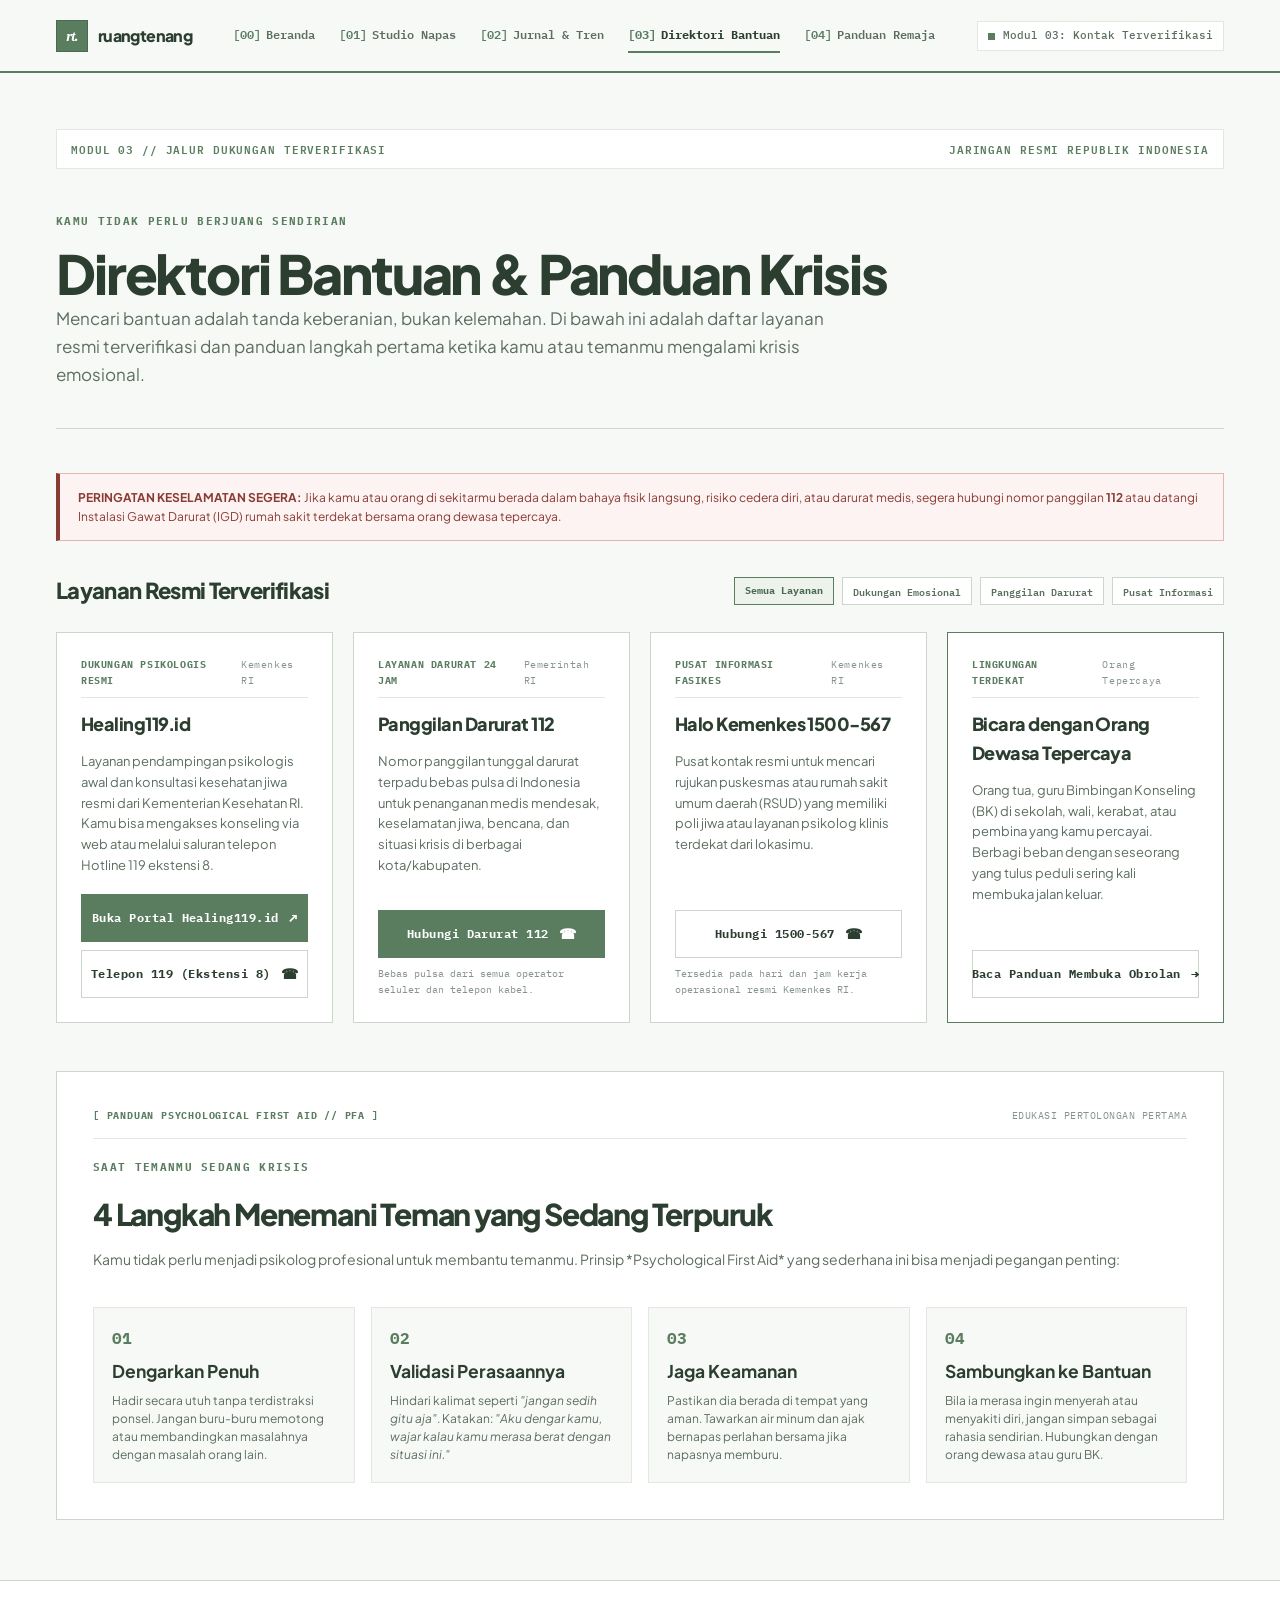
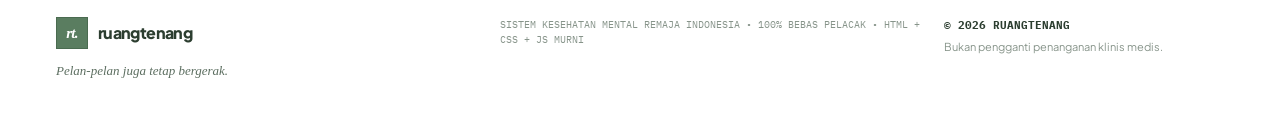
==== bantuan.html @ 3d448cc2 "Initial release: RuangTenang - Web platform for adolescent mental health" ====
<!doctype html>
<html lang="id">
<head>
  <meta charset="utf-8">
  <meta name="viewport" content="width=device-width, initial-scale=1">
  <meta name="theme-color" content="#f7f9f6">
  <meta name="description" content="Kontak bantuan darurat kesehatan mental remaja Indonesia: Healing119, 112, 1500-567, dan panduan pertolongan pertama psikologis.">
  <title>Bantuan & Kontak Darurat Kesehatan Mental — RuangTenang</title>
  <meta property="og:title" content="Bantuan & Kontak Darurat Kesehatan Mental — RuangTenang">
  <meta property="og:description" content="Direktori kontak bantuan kesehatan mental resmi Indonesia untuk remaja. Healing119, 112, Halo Kemenkes, dan panduan krisis PFA.">
  <meta property="og:type" content="website">
  <meta property="og:locale" content="id_ID">
  <meta property="og:site_name" content="RuangTenang">
  <meta name="twitter:card" content="summary">
  <meta name="twitter:title" content="Bantuan & Kontak Darurat Kesehatan Mental — RuangTenang">
  <meta name="twitter:description" content="Kontak bantuan darurat kesehatan mental resmi Indonesia untuk remaja dan panduan PFA.">
  <link rel="canonical" href="bantuan.html">
  <link rel="preconnect" href="https://fonts.googleapis.com">
  <link rel="preconnect" href="https://fonts.gstatic.com" crossorigin>
  <link href="https://fonts.googleapis.com/css2?family=IBM+Plex+Mono:wght@400;500;600;700&family=Plus+Jakarta+Sans:ital,wght@0,400;0,500;0,600;0,700;0,800;1,400;1,600&display=swap" rel="stylesheet">
  <link rel="stylesheet" href="./style.css?v=5.0">
  <link rel="icon" href="icon.svg" type="image/svg+xml">
  <link rel="manifest" href="manifest.json">
  <script src="./script.js?v=5.0" defer></script>
  <script type="application/ld+json">
  {
    "@context": "https://schema.org",
    "@type": "FAQPage",
    "name": "Bantuan Kesehatan Mental Remaja Indonesia",
    "inLanguage": "id",
    "mainEntity": [
      {
        "@type": "Question",
        "name": "Ke mana remaja bisa menghubungi bantuan kesehatan mental di Indonesia?",
        "acceptedAnswer": {
          "@type": "Answer",
          "text": "Remaja Indonesia dapat menghubungi Healing119.id dari Kemenkes RI untuk konseling psikologis awal, nomor darurat 112 untuk situasi krisis mendesak, atau Halo Kemenkes 1500-567 untuk mencari rujukan puskesmas atau RSUD dengan poli jiwa terdekat."
        }
      },
      {
        "@type": "Question",
        "name": "Apa yang harus dilakukan jika teman sedang dalam krisis mental?",
        "acceptedAnswer": {
          "@type": "Answer",
          "text": "Ikuti 4 langkah Psychological First Aid: dengarkan penuh tanpa memotong, validasi perasaannya tanpa menghakimi, pastikan dia berada di tempat yang aman, dan sambungkan ke bantuan profesional atau orang dewasa tepercaya seperti guru BK."
        }
      },
      {
        "@type": "Question",
        "name": "Apakah Healing119.id gratis?",
        "acceptedAnswer": {
          "@type": "Answer",
          "text": "Healing119.id adalah layanan pendampingan psikologis awal resmi dari Kementerian Kesehatan RI yang dapat diakses melalui portal web healing119.id atau melalui saluran telepon Hotline 119 ekstensi 8."
        }
      }
    ]
  }
  </script>
</head>
<body data-page="support">
  <a href="#konten" class="skip-link">Loncat ke konten utama</a>

  <header class="site-header">
    <div class="header-inner">
      <a class="brand" href="index.html" aria-label="RuangTenang, beranda utama">
        <span class="brand-mark" aria-hidden="true">rt.</span>
        <span class="brand-name">ruangtenang</span>
      </a>

      <nav class="main-nav" aria-label="Navigasi sistem">
        <a href="index.html" class="nav-link"><span class="nav-idx">[00]</span> Beranda</a>
        <a href="napas.html" class="nav-link"><span class="nav-idx">[01]</span> Studio Napas</a>
        <a href="jurnal.html" class="nav-link"><span class="nav-idx">[02]</span> Jurnal &amp; Tren</a>
        <a href="bantuan.html" class="nav-link active" aria-current="page"><span class="nav-idx">[03]</span> Direktori Bantuan</a>
        <a href="panduan.html" class="nav-link"><span class="nav-idx">[04]</span> Panduan Remaja</a>
      </nav>

      <div class="header-status">
        <span class="status-dot" aria-hidden="true"></span>
        <span class="status-label">Modul 03: Kontak Terverifikasi</span>
      </div>
    </div>
  </header>

  <main id="konten">
    <section class="page-intro">
      <div class="intro-topline">
        <span>MODUL 03 // JALUR DUKUNGAN TERVERIFIKASI</span>
        <span>JARINGAN RESMI REPUBLIK INDONESIA</span>
      </div>
      <p class="eyebrow">KAMU TIDAK PERLU BERJUANG SENDIRIAN</p>
      <h1 class="page-title">Direktori Bantuan &amp; Panduan Krisis</h1>
      <p class="page-desc">
        Mencari bantuan adalah tanda keberanian, bukan kelemahan. Di bawah ini adalah daftar layanan resmi terverifikasi dan panduan langkah pertama ketika kamu atau temanmu mengalami krisis emosional.
      </p>
    </section>

    <div class="support-alert" role="alert">
      <strong>PERINGATAN KESELAMATAN SEGERA:</strong> Jika kamu atau orang di sekitarmu berada dalam bahaya fisik langsung, risiko cedera diri, atau darurat medis, segera hubungi nomor panggilan <strong>112</strong> atau datangi Instalasi Gawat Darurat (IGD) rumah sakit terdekat bersama orang dewasa tepercaya.
    </div>

    <section class="support-directory-block" aria-labelledby="directory-title">
      <div class="directory-filter-bar">
        <h2 id="directory-title" class="sub-title">Layanan Resmi Terverifikasi</h2>
        <div class="filter-group" role="group" aria-label="Filter kategori layanan">
          <button class="filter-pill active" type="button" data-support-filter="all" aria-pressed="true">Semua Layanan</button>
          <button class="filter-pill" type="button" data-support-filter="psikologis" aria-pressed="false">Dukungan Emosional</button>
          <button class="filter-pill" type="button" data-support-filter="darurat" aria-pressed="false">Panggilan Darurat</button>
          <button class="filter-pill" type="button" data-support-filter="faskes" aria-pressed="false">Pusat Informasi</button>
        </div>
      </div>

      <div class="support-directory">
        <article class="support-card" data-category="psikologis">
          <div class="support-card-meta">
            <span class="support-type">DUKUNGAN PSIKOLOGIS RESMI</span>
            <span class="support-origin">Kemenkes RI</span>
          </div>
          <h3>Healing119.id</h3>
          <p>
            Layanan pendampingan psikologis awal dan konsultasi kesehatan jiwa resmi dari Kementerian Kesehatan RI. Kamu bisa mengakses konseling via web atau melalui saluran telepon Hotline 119 ekstensi 8.
          </p>
          <div class="support-actions">
            <a href="https://healing119.id/" target="_blank" rel="noopener noreferrer" class="btn btn-primary">
              <span>Buka Portal Healing119.id</span>
              <span class="btn-arrow" aria-hidden="true">&#8599;</span>
            </a>
            <a href="tel:119,8" class="btn btn-outline">
              <span>Telepon 119 (Ekstensi 8)</span>
              <span class="btn-arrow" aria-hidden="true">&phone;</span>
            </a>
          </div>
        </article>

        <article class="support-card" data-category="darurat">
          <div class="support-card-meta">
            <span class="support-type">LAYANAN DARURAT 24 JAM</span>
            <span class="support-origin">Pemerintah RI</span>
          </div>
          <h3>Panggilan Darurat 112</h3>
          <p>
            Nomor panggilan tunggal darurat terpadu bebas pulsa di Indonesia untuk penanganan medis mendesak, keselamatan jiwa, bencana, dan situasi krisis di berbagai kota/kabupaten.
          </p>
          <div class="support-actions">
            <a href="tel:112" class="btn btn-primary">
              <span>Hubungi Darurat 112</span>
              <span class="btn-arrow" aria-hidden="true">&phone;</span>
            </a>
            <span class="card-note">Bebas pulsa dari semua operator seluler dan telepon kabel.</span>
          </div>
        </article>

        <article class="support-card" data-category="faskes">
          <div class="support-card-meta">
            <span class="support-type">PUSAT INFORMASI FASIKES</span>
            <span class="support-origin">Kemenkes RI</span>
          </div>
          <h3>Halo Kemenkes 1500-567</h3>
          <p>
            Pusat kontak resmi untuk mencari rujukan puskesmas atau rumah sakit umum daerah (RSUD) yang memiliki poli jiwa atau layanan psikolog klinis terdekat dari lokasimu.
          </p>
          <div class="support-actions">
            <a href="tel:1500567" class="btn btn-outline">
              <span>Hubungi 1500-567</span>
              <span class="btn-arrow" aria-hidden="true">&phone;</span>
            </a>
            <span class="card-note">Tersedia pada hari dan jam kerja operasional resmi Kemenkes RI.</span>
          </div>
        </article>

        <article class="support-card support-card-warm" data-category="psikologis">
          <div class="support-card-meta">
            <span class="support-type">LINGKUNGAN TERDEKAT</span>
            <span class="support-origin">Orang Tepercaya</span>
          </div>
          <h3>Bicara dengan Orang Dewasa Tepercaya</h3>
          <p>
            Orang tua, guru Bimbingan Konseling (BK) di sekolah, wali, kerabat, atau pembina yang kamu percayai. Berbagi beban dengan seseorang yang tulus peduli sering kali membuka jalan keluar.
          </p>
          <div class="support-actions">
            <a href="panduan.html#bicara" class="btn btn-secondary">
              <span>Baca Panduan Membuka Obrolan</span>
              <span class="btn-arrow" aria-hidden="true">&rarr;</span>
            </a>
          </div>
        </article>
      </div>
    </section>

    <section class="pfa-section" aria-labelledby="pfa-title">
      <div class="panel pfa-panel">
        <div class="panel-topline">
          <span class="panel-tag">[ PANDUAN PSYCHOLOGICAL FIRST AID // PFA ]</span>
          <span class="panel-spec">EDUKASI PERTOLONGAN PERTAMA</span>
        </div>
        <div class="panel-header">
          <div>
            <p class="eyebrow">SAAT TEMANMU SEDANG KRISIS</p>
            <h2 id="pfa-title">4 Langkah Menemani Teman yang Sedang Terpuruk</h2>
          </div>
        </div>
        <p class="panel-desc">
          Kamu tidak perlu menjadi psikolog profesional untuk membantu temanmu. Prinsip *Psychological First Aid* yang sederhana ini bisa menjadi pegangan penting:
        </p>

        <div class="pfa-grid">
          <div class="pfa-step-card">
            <span class="pfa-step-num">01</span>
            <h3>Dengarkan Penuh</h3>
            <p>Hadir secara utuh tanpa terdistraksi ponsel. Jangan buru-buru memotong atau membandingkan masalahnya dengan masalah orang lain.</p>
          </div>
          <div class="pfa-step-card">
            <span class="pfa-step-num">02</span>
            <h3>Validasi Perasaannya</h3>
            <p>Hindari kalimat seperti <em>"jangan sedih gitu aja"</em>. Katakan: <em>"Aku dengar kamu, wajar kalau kamu merasa berat dengan situasi ini."</em></p>
          </div>
          <div class="pfa-step-card">
            <span class="pfa-step-num">03</span>
            <h3>Jaga Keamanan</h3>
            <p>Pastikan dia berada di tempat yang aman. Tawarkan air minum dan ajak bernapas perlahan bersama jika napasnya memburu.</p>
          </div>
          <div class="pfa-step-card">
            <span class="pfa-step-num">04</span>
            <h3>Sambungkan ke Bantuan</h3>
            <p>Bila ia merasa ingin menyerah atau menyakiti diri, jangan simpan sebagai rahasia sendirian. Hubungkan dengan orang dewasa atau guru BK.</p>
          </div>
        </div>
      </div>
    </section>
  </main>

  <footer class="site-footer">
    <div class="footer-inner">
      <div class="footer-brand-wrap">
        <a class="brand footer-brand" href="index.html" aria-label="RuangTenang">
          <span class="brand-mark" aria-hidden="true">rt.</span>
          <span class="brand-name">ruangtenang</span>
        </a>
        <p class="footer-tagline">Pelan-pelan juga tetap bergerak.</p>
      </div>

      <div class="footer-info">
        <span>SISTEM KESEHATAN MENTAL REMAJA INDONESIA &bull; 100% BEBAS PELACAK &bull; HTML + CSS + JS MURNI</span>
      </div>

      <div class="footer-meta">
        <span class="footer-copy">&copy; 2026 RUANGTENANG</span>
        <span class="footer-note">Bukan pengganti penanganan klinis medis.</span>
      </div>
    </div>
  </footer>
</body>
</html>
---- style.css ----
@import url('https://fonts.googleapis.com/css2?family=IBM+Plex+Mono:wght@400;500;600;700&family=Plus+Jakarta+Sans:ital,wght@0,400;0,500;0,600;0,700;0,800;1,400;1,600&display=swap');

:root {
  color-scheme: light;
  --page: #F7F9F6;
  --surface: #FFFFFF;
  --surface-alt: #F2F5F0;
  --line: #E2E8DF;
  --line-strong: #CCD6CA;
  --line-dark: #2C3E30;
  --sage: #5A7D60;
  --sage-hover: #4A6B50;
  --sage-pale: #EDF2EB;
  --ink: #2C3E30;
  --muted: #5C6E60;
  --quiet: #87948A;
  --danger: #8A3B33;
  --danger-pale: #FDF3F2;
  --danger-line: #E8B4AF;
  --font-sans: 'Plus Jakarta Sans', -apple-system, BlinkMacSystemFont, 'Segoe UI', Roboto, sans-serif;
  --font-mono: 'IBM Plex Mono', 'SF Mono', Consolas, Menlo, monospace;
  --font-serif: Georgia, 'Times New Roman', serif;
}

*,
*::before,
*::after {
  box-sizing: border-box;
  margin: 0;
  padding: 0;
}

html {
  scroll-behavior: smooth;
  scroll-padding-top: 80px;
  background-color: var(--page);
}

body {
  background-color: var(--page);
  color: var(--ink);
  font-family: var(--font-sans);
  font-size: 15px;
  line-height: 1.6;
  -webkit-font-smoothing: antialiased;
}

a {
  color: inherit;
  text-decoration: none;
}

button,
input,
textarea {
  font: inherit;
  color: inherit;
}

button:focus-visible,
a:focus-visible,
textarea:focus-visible,
input:focus-visible {
  outline: 2px solid var(--sage);
  outline-offset: 2px;
}

.skip-link {
  position: absolute;
  top: -999px;
  left: 16px;
  z-index: 1000;
  padding: 10px 16px;
  background: var(--ink);
  color: var(--surface);
  font-family: var(--font-mono);
  font-size: 12px;
  font-weight: 700;
}

.skip-link:focus {
  top: 16px;
}

.sr-only {
  position: absolute;
  width: 1px;
  height: 1px;
  padding: 0;
  margin: -1px;
  overflow: hidden;
  clip: rect(0, 0, 0, 0);
  white-space: nowrap;
  border: 0;
}

.site-header {
  position: sticky;
  top: 0;
  z-index: 100;
  background: var(--page);
  border-bottom: 1px solid var(--line);
}

.header-inner {
  max-width: 1240px;
  margin: 0 auto;
  min-height: 72px;
  padding: 0 clamp(16px, 4vw, 36px);
  display: flex;
  align-items: center;
  justify-content: space-between;
  gap: 20px;
}

.brand {
  display: inline-flex;
  align-items: center;
  gap: 10px;
  white-space: nowrap;
}

.brand-mark {
  display: grid;
  place-items: center;
  width: 32px;
  height: 32px;
  background: var(--sage);
  color: var(--surface);
  font-family: var(--font-serif);
  font-size: 15px;
  font-style: italic;
  font-weight: 700;
  letter-spacing: -0.05em;
  border: 1px solid var(--sage-hover);
}

.brand-name {
  font-family: var(--font-sans);
  font-size: 16px;
  font-weight: 800;
  letter-spacing: -0.04em;
  color: var(--ink);
}

.main-nav {
  display: flex;
  align-items: center;
  gap: clamp(10px, 2vw, 24px);
}

.nav-link {
  display: inline-flex;
  align-items: center;
  gap: 5px;
  font-family: var(--font-mono);
  font-size: 12px;
  font-weight: 600;
  color: var(--muted);
  padding: 6px 0;
  border-bottom: 2px solid transparent;
  transition: color 0.15s ease, border-bottom-color 0.15s ease;
}

.nav-idx {
  color: var(--sage);
}

.nav-link:hover {
  color: var(--ink);
  border-bottom-color: var(--sage);
}

.nav-link.active {
  color: var(--ink);
  border-bottom-color: var(--sage);
  font-weight: 700;
}

.header-status {
  display: inline-flex;
  align-items: center;
  gap: 8px;
  font-family: var(--font-mono);
  font-size: 11px;
  color: var(--muted);
  padding: 5px 10px;
  border: 1px solid var(--line);
  background: var(--surface);
}

.status-label {
  color: var(--muted);
  font-size: 11px;
  font-weight: 500;
}

.status-dot {
  width: 7px;
  height: 7px;
  background: var(--sage);
  display: inline-block;
}

main {
  max-width: 1240px;
  margin: 0 auto;
  padding: 0 clamp(16px, 4vw, 36px);
}

.intro {
  padding-top: clamp(32px, 5vw, 64px);
  padding-bottom: clamp(40px, 6vw, 68px);
  border-bottom: 1px solid var(--line-strong);
}

.intro-topline {
  display: flex;
  flex-wrap: wrap;
  align-items: center;
  justify-content: space-between;
  gap: 12px;
  padding: 10px 14px;
  background: var(--surface);
  border: 1px solid var(--line);
  font-family: var(--font-mono);
  font-size: 11px;
  font-weight: 600;
  letter-spacing: 0.08em;
  color: var(--sage);
  margin-bottom: clamp(28px, 4vw, 44px);
}

.intro-content {
  display: grid;
  grid-template-columns: minmax(0, 1.35fr) minmax(300px, 1fr);
  gap: clamp(28px, 5vw, 64px);
  align-items: end;
}

.eyebrow {
  font-family: var(--font-mono);
  font-size: 11px;
  font-weight: 700;
  letter-spacing: 0.12em;
  color: var(--sage);
  margin-bottom: 14px;
}

.intro-headline h1 {
  font-family: var(--font-sans);
  font-size: clamp(38px, 6.5vw, 76px);
  font-weight: 800;
  line-height: 1.04;
  letter-spacing: -0.05em;
  color: var(--ink);
}

.intro-headline h1 em {
  font-family: var(--font-serif);
  font-style: italic;
  font-weight: 400;
  color: var(--sage);
}

.intro-side {
  display: flex;
  flex-direction: column;
}

.intro-lead {
  font-size: clamp(15px, 1.5vw, 18px);
  line-height: 1.65;
  color: var(--muted);
  max-width: 48ch;
  margin-bottom: 28px;
}

.intro-actions {
  display: flex;
  flex-wrap: wrap;
  gap: 12px;
}

.page-intro {
  padding-top: clamp(32px, 5vw, 56px);
  padding-bottom: clamp(24px, 4vw, 40px);
  border-bottom: 1px solid var(--line-strong);
  margin-bottom: clamp(28px, 4vw, 44px);
}

.page-header-wrap {
  display: flex;
  flex-wrap: wrap;
  align-items: flex-end;
  justify-content: space-between;
  gap: 16px;
  margin-bottom: 16px;
}

.audio-toggle-wrap,
.pin-controls-wrap {
  display: flex;
  align-items: center;
}

.page-title {
  font-family: var(--font-sans);
  font-size: clamp(32px, 5vw, 54px);
  font-weight: 800;
  letter-spacing: -0.04em;
  color: var(--ink);
  line-height: 1.1;
}

.page-desc {
  font-size: clamp(15px, 1.4vw, 17px);
  color: var(--muted);
  max-width: 65ch;
  line-height: 1.65;
}

.btn {
  display: inline-flex;
  min-height: 48px;
  align-items: center;
  justify-content: center;
  gap: 10px;
  padding: 0 20px;
  border: 1px solid transparent;
  cursor: pointer;
  font-family: var(--font-mono);
  font-size: 12px;
  font-weight: 700;
  letter-spacing: 0.04em;
  text-decoration: none;
  white-space: nowrap;
  transition: background-color 0.15s ease, border-color 0.15s ease, color 0.15s ease, transform 0.08s ease;
}

.btn:active:not(:disabled) {
  transform: translate(1px, 1px);
}

.btn:disabled {
  opacity: 0.45;
  cursor: not-allowed;
}

.btn-primary {
  background: var(--sage);
  color: var(--surface);
  border-color: var(--sage);
}

.btn-primary:hover:not(:disabled) {
  background: var(--sage-hover);
  border-color: var(--sage-hover);
}

.btn-secondary {
  background: var(--surface);
  color: var(--ink);
  border-color: var(--line-strong);
}

.btn-secondary:hover:not(:disabled) {
  background: var(--sage-pale);
  border-color: var(--sage);
  color: var(--sage-hover);
}

.btn-outline {
  background: transparent;
  color: var(--ink);
  border-color: var(--line-strong);
}

.btn-outline:hover:not(:disabled) {
  background: var(--surface);
  border-color: var(--ink);
}

.btn-small {
  min-height: 38px;
  padding: 0 14px;
  font-size: 11px;
}

.btn-arrow {
  font-family: var(--font-mono);
  font-size: 14px;
  line-height: 1;
}

.dashboard-section {
  padding: clamp(40px, 6vw, 72px) 0;
  border-bottom: 1px solid var(--line-strong);
}

.section-topline {
  display: flex;
  align-items: center;
  justify-content: space-between;
  gap: 12px;
  margin-bottom: 14px;
}

.section-title {
  font-family: var(--font-sans);
  font-size: clamp(24px, 3.2vw, 36px);
  font-weight: 800;
  letter-spacing: -0.04em;
  color: var(--ink);
  margin-bottom: 32px;
}

.module-cards-grid {
  display: grid;
  grid-template-columns: repeat(auto-fit, minmax(260px, 1fr));
  gap: 20px;
}

.module-card {
  background: var(--surface);
  border: 1px solid var(--line-strong);
  padding: 26px;
  display: flex;
  flex-direction: column;
  gap: 14px;
  transition: border-color 0.15s ease;
}

.module-card:hover {
  border-color: var(--sage);
}

.card-topline {
  display: flex;
  align-items: center;
  justify-content: space-between;
  border-bottom: 1px solid var(--line);
  padding-bottom: 10px;
}

.card-num {
  font-family: var(--font-mono);
  font-size: 18px;
  font-weight: 700;
  color: var(--line-strong);
}

.card-badge {
  font-family: var(--font-mono);
  font-size: 9px;
  font-weight: 700;
  padding: 2px 7px;
  background: var(--sage-pale);
  color: var(--sage-hover);
  border: 1px solid var(--line-strong);
}

.module-card h3 {
  font-family: var(--font-sans);
  font-size: 19px;
  font-weight: 800;
  letter-spacing: -0.03em;
  color: var(--ink);
}

.module-card p {
  font-size: 13px;
  color: var(--muted);
  line-height: 1.6;
  flex-grow: 1;
}

.card-footer {
  margin-top: 6px;
}

.quick-pulse-section {
  padding: clamp(36px, 5vw, 68px) 0;
  border-bottom: 1px solid var(--line-strong);
}

.quick-pulse-panel {
  background: var(--surface);
}

.home-quick-mood {
  margin: 18px 0;
}

.quick-mood-btn {
  background: var(--page);
}

.quick-pulse-feedback {
  min-height: 24px;
  font-family: var(--font-mono);
  font-size: 11px;
  color: var(--sage-hover);
  margin-bottom: 16px;
}

.quick-pulse-footer {
  display: flex;
  flex-wrap: wrap;
  align-items: center;
  justify-content: space-between;
  gap: 16px;
  padding-top: 18px;
  border-top: 1px solid var(--line);
}

.pulse-note {
  font-size: 12px;
  color: var(--quiet);
}

.panel {
  background: var(--surface);
  border: 1px solid var(--line-strong);
  padding: clamp(20px, 3.5vw, 36px);
  display: flex;
  flex-direction: column;
}

.breathing-workbench-panel,
.analytics-panel,
.vault-panel,
.pfa-panel {
  border-color: var(--line-strong);
}

.panel-topline {
  display: flex;
  align-items: center;
  justify-content: space-between;
  gap: 12px;
  padding-bottom: 14px;
  border-bottom: 1px solid var(--line);
  font-family: var(--font-mono);
  font-size: 10px;
  letter-spacing: 0.08em;
  color: var(--quiet);
  margin-bottom: 20px;
}

.panel-tag {
  color: var(--sage);
  font-weight: 700;
}

.panel-spec {
  color: var(--quiet);
  font-size: 10px;
  letter-spacing: 0.05em;
}

.panel-header {
  display: flex;
  align-items: flex-start;
  justify-content: space-between;
  gap: 16px;
  margin-bottom: 10px;
}

.panel-header h2 {
  font-family: var(--font-sans);
  font-size: clamp(22px, 2.8vw, 30px);
  font-weight: 800;
  letter-spacing: -0.04em;
  color: var(--ink);
}

.panel-desc {
  font-size: 14px;
  color: var(--muted);
  line-height: 1.6;
  margin-bottom: 20px;
}

.technique-picker {
  display: grid;
  grid-template-columns: repeat(3, 1fr);
  gap: 1px;
  background: var(--line-strong);
  border: 1px solid var(--line-strong);
  margin-bottom: 28px;
}

.technique-tab {
  background: var(--surface);
  padding: 16px 14px;
  border: 0;
  cursor: pointer;
  display: flex;
  flex-direction: column;
  gap: 4px;
  text-align: left;
  transition: background-color 0.15s ease;
}

.technique-tab:hover {
  background: var(--page);
}

.technique-tab.active {
  background: var(--sage-pale);
  outline: 2px solid var(--sage);
  outline-offset: -2px;
}

.tech-num {
  font-family: var(--font-mono);
  font-size: 9px;
  font-weight: 700;
  color: var(--sage);
}

.tech-name {
  font-family: var(--font-sans);
  font-size: 14px;
  font-weight: 800;
  color: var(--ink);
}

.tech-sub {
  font-family: var(--font-mono);
  font-size: 10px;
  color: var(--muted);
}

.stepper-strip {
  display: grid;
  grid-template-columns: repeat(auto-fit, minmax(100px, 1fr));
  gap: 1px;
  background: var(--line);
  border: 1px solid var(--line);
  margin-bottom: 24px;
}

.step-cell {
  background: var(--surface);
  padding: 12px 10px;
  display: flex;
  flex-direction: column;
  gap: 3px;
  transition: background-color 0.2s ease;
}

.step-index {
  font-family: var(--font-mono);
  font-size: 9px;
  font-weight: 700;
  color: var(--quiet);
}

.step-name {
  font-family: var(--font-mono);
  font-size: 11px;
  font-weight: 700;
  color: var(--ink);
}

.step-time {
  font-family: var(--font-mono);
  font-size: 10px;
  color: var(--muted);
}

.step-cell.active {
  background: var(--sage-pale);
  outline: 2px solid var(--sage);
  outline-offset: -2px;
}

.step-cell.active .step-index,
.step-cell.active .step-name,
.step-cell.active .step-time {
  color: var(--sage-hover);
}

.breathing-stage {
  position: relative;
  min-height: 310px;
  display: grid;
  place-items: center;
  background: var(--page);
  border: 1px solid var(--line);
  overflow: hidden;
  margin-bottom: 24px;
}

.stage-orbit {
  position: absolute;
  border-radius: 50%;
  pointer-events: none;
}

.orbit-large {
  width: 250px;
  height: 250px;
  border: 1px solid var(--line);
}

.orbit-medium {
  width: 190px;
  height: 190px;
  border: 1px dashed var(--line-strong);
}

.breathing-circle {
  position: relative;
  z-index: 2;
  width: 146px;
  height: 146px;
  border-radius: 50%;
  background: var(--surface);
  border: 2px solid var(--sage);
  display: flex;
  flex-direction: column;
  align-items: center;
  justify-content: center;
  text-align: center;
  padding: 10px;
  transform: scale(1);
  transition: transform 4s cubic-bezier(0.4, 0, 0.2, 1), background-color 0.25s ease, border-color 0.25s ease;
}

.circle-phase {
  font-family: var(--font-sans);
  font-size: 13px;
  font-weight: 700;
  color: var(--ink);
}

.circle-timer {
  font-family: var(--font-mono);
  font-size: 38px;
  font-weight: 700;
  line-height: 1.05;
  color: var(--sage);
  margin: 2px 0;
}

.circle-guide {
  font-family: var(--font-mono);
  font-size: 9px;
  color: var(--muted);
  max-width: 14ch;
  line-height: 1.3;
}

.breathing-circle.phase-inhale {
  transform: scale(1.36);
  transition: transform 4s cubic-bezier(0.4, 0, 0.2, 1);
  background: var(--surface);
  border-color: var(--sage);
}

.breathing-circle.phase-hold {
  transform: scale(1.36);
  transition: none;
  background: var(--sage-pale);
  border-color: var(--sage-hover);
}

.breathing-circle.phase-exhale {
  transform: scale(0.92);
  transition: transform 8s cubic-bezier(0.4, 0, 0.2, 1);
  background: var(--surface);
  border-color: var(--sage);
}

.breathing-circle.phase-exhale-box {
  transform: scale(0.92);
  transition: transform 4s cubic-bezier(0.4, 0, 0.2, 1);
  background: var(--surface);
  border-color: var(--sage);
}

.breathing-circle.phase-exhale-calm {
  transform: scale(0.92);
  transition: transform 6s cubic-bezier(0.4, 0, 0.2, 1);
  background: var(--surface);
  border-color: var(--sage);
}

.telemetry-bar {
  display: grid;
  grid-template-columns: repeat(auto-fit, minmax(130px, 1fr));
  gap: 1px;
  background: var(--line);
  border: 1px solid var(--line);
  margin-bottom: 24px;
}

.telemetry-box {
  background: var(--surface);
  padding: 12px 16px;
  display: flex;
  flex-direction: column;
  gap: 3px;
}

.telemetry-label {
  font-family: var(--font-mono);
  font-size: 9px;
  font-weight: 700;
  letter-spacing: 0.08em;
  color: var(--quiet);
}

.telemetry-value {
  font-family: var(--font-mono);
  font-size: 16px;
  font-weight: 700;
  color: var(--ink);
}

.panel-actions {
  display: flex;
  flex-wrap: wrap;
  gap: 12px;
  margin-bottom: 20px;
}

.advisory-note {
  font-size: 12px;
  line-height: 1.6;
  color: var(--quiet);
  padding: 14px 16px;
  background: var(--page);
  border: 1px solid var(--line);
}

.journal-layout-grid {
  display: grid;
  grid-template-columns: minmax(0, 1.05fr) minmax(0, 0.95fr);
  gap: 24px;
  align-items: start;
  margin-bottom: 48px;
}

.journal-column-left,
.journal-column-right {
  display: flex;
  flex-direction: column;
  gap: 24px;
}

.journal-form {
  display: flex;
  flex-direction: column;
  gap: 20px;
}

.mood-section {
  border: 0;
  padding: 0;
  margin: 0;
}

.field-label {
  display: block;
  font-family: var(--font-mono);
  font-size: 11px;
  font-weight: 700;
  letter-spacing: 0.06em;
  color: var(--ink);
  margin-bottom: 10px;
}

.mood-selector {
  display: grid;
  grid-template-columns: repeat(auto-fit, minmax(80px, 1fr));
  gap: 8px;
}

.mood-button {
  min-height: 48px;
  padding: 8px 6px;
  border: 1px solid var(--line-strong);
  background: var(--page);
  cursor: pointer;
  display: flex;
  flex-direction: column;
  align-items: center;
  justify-content: center;
  gap: 2px;
  transition: background-color 0.15s ease, border-color 0.15s ease, color 0.15s ease;
}

.mood-tag {
  font-family: var(--font-mono);
  font-size: 9px;
  color: var(--quiet);
}

.mood-title {
  font-family: var(--font-sans);
  font-size: 13px;
  font-weight: 700;
  color: var(--ink);
}

.mood-button:hover {
  border-color: var(--sage);
  background: var(--surface);
}

.mood-button[aria-pressed="true"] {
  background: var(--sage-pale);
  border: 2px solid var(--sage);
}

.mood-button[aria-pressed="true"] .mood-title {
  color: var(--sage-hover);
}

.mood-button[aria-pressed="true"] .mood-tag {
  color: var(--sage);
}

.input-block {
  display: flex;
  flex-direction: column;
}

.input-meta {
  display: flex;
  align-items: center;
  justify-content: space-between;
  gap: 8px;
  margin-bottom: 8px;
}

.input-meta .field-label {
  margin-bottom: 0;
}

.char-count {
  font-family: var(--font-mono);
  font-size: 10px;
  color: var(--quiet);
}

textarea {
  display: block;
  width: 100%;
  min-height: 110px;
  padding: 12px 14px;
  border: 1px solid var(--line-strong);
  background: var(--page);
  color: var(--ink);
  font-family: var(--font-sans);
  font-size: 14px;
  line-height: 1.6;
  resize: vertical;
}

textarea:focus {
  background: var(--surface);
  border-color: var(--sage);
}

textarea::placeholder {
  color: var(--quiet);
}

.form-actions {
  display: flex;
  flex-wrap: wrap;
  gap: 10px;
}

.form-feedback {
  min-height: 20px;
  font-family: var(--font-mono);
  font-size: 11px;
  padding: 6px 10px;
  border: 1px solid transparent;
}

.form-feedback:empty {
  display: none;
}

.form-feedback.is-error {
  background: var(--danger-pale);
  border-color: var(--danger-line);
  color: var(--danger);
}

.form-feedback.is-success {
  background: var(--sage-pale);
  border-color: var(--line-strong);
  color: var(--sage-hover);
}

.chart-wrapper {
  background: var(--page);
  border: 1px solid var(--line);
  padding: 16px;
  margin-bottom: 14px;
}

.chart-legend {
  display: flex;
  flex-wrap: wrap;
  gap: 12px;
}

.legend-item {
  display: inline-flex;
  align-items: center;
  gap: 6px;
  font-family: var(--font-mono);
  font-size: 10px;
  color: var(--muted);
}

.legend-color {
  width: 10px;
  height: 10px;
  display: inline-block;
  border: 1px solid var(--line-strong);
}

.vault-tools-bar {
  display: flex;
  flex-wrap: wrap;
  align-items: center;
  justify-content: space-between;
  gap: 10px;
  margin-bottom: 14px;
}

.search-box input {
  padding: 8px 12px;
  border: 1px solid var(--line-strong);
  background: var(--page);
  font-family: var(--font-sans);
  font-size: 12px;
  min-width: 180px;
}

.search-box input:focus {
  background: var(--surface);
  border-color: var(--sage);
}

.data-mgmt-btns {
  display: flex;
  gap: 8px;
}

.btn-export {
  background: transparent;
  border: 1px solid var(--line-strong);
  font-family: var(--font-mono);
  font-size: 10px;
  font-weight: 700;
  color: var(--muted);
  padding: 8px 10px;
  cursor: pointer;
  transition: border-color 0.15s ease, color 0.15s ease;
  display: inline-flex;
  align-items: center;
}

.btn-export:hover {
  border-color: var(--sage);
  color: var(--sage);
}

.import-label {
  cursor: pointer;
}

.mood-filter-strip {
  display: flex;
  flex-wrap: wrap;
  gap: 6px;
  margin-bottom: 16px;
}

.filter-pill {
  padding: 5px 10px;
  border: 1px solid var(--line-strong);
  background: var(--surface);
  font-family: var(--font-mono);
  font-size: 10px;
  font-weight: 600;
  color: var(--muted);
  cursor: pointer;
  transition: background-color 0.15s ease, border-color 0.15s ease;
}

.filter-pill:hover {
  border-color: var(--sage);
  color: var(--ink);
}

.filter-pill.active {
  background: var(--sage-pale);
  border-color: var(--sage);
  color: var(--sage-hover);
  font-weight: 700;
}

.vault-disclaimer {
  font-size: 11px;
  line-height: 1.5;
  color: var(--quiet);
  padding: 8px 10px;
  background: var(--page);
  border: 1px solid var(--line);
  margin-bottom: 16px;
}

.journal-list {
  display: grid;
  gap: 12px;
  max-height: 600px;
  overflow-y: auto;
  padding-right: 4px;
}

.journal-entry {
  padding: 14px;
  background: var(--page);
  border: 1px solid var(--line);
  display: flex;
  flex-direction: column;
  gap: 8px;
}

.entry-header {
  display: flex;
  align-items: center;
  justify-content: space-between;
  gap: 10px;
  border-bottom: 1px solid var(--line);
  padding-bottom: 6px;
}

.entry-mood-badge {
  font-family: var(--font-mono);
  font-size: 10px;
  font-weight: 700;
  padding: 2px 8px;
  background: var(--sage-pale);
  color: var(--sage-hover);
  border: 1px solid var(--line-strong);
}

.entry-date {
  font-family: var(--font-mono);
  font-size: 10px;
  color: var(--quiet);
}

.entry-content {
  font-size: 13px;
  line-height: 1.6;
  color: var(--ink);
  white-space: pre-wrap;
  overflow-wrap: anywhere;
}

.entry-footer {
  display: flex;
  justify-content: flex-end;
}

.entry-delete-btn {
  background: transparent;
  border: 0;
  font-family: var(--font-mono);
  font-size: 10px;
  color: var(--muted);
  cursor: pointer;
  text-decoration: underline;
  text-underline-offset: 3px;
  padding: 4px 0;
}

.entry-delete-btn:hover {
  color: var(--danger);
}

.empty-state {
  padding: 28px 16px;
  text-align: center;
  border: 1px dashed var(--line-strong);
  background: var(--page);
  font-size: 12px;
  color: var(--muted);
}

.pin-lock-modal {
  position: fixed;
  inset: 0;
  z-index: 200;
  background: rgba(44, 62, 48, 0.4);
  display: grid;
  place-items: center;
  padding: 20px;
}

.pin-lock-modal[hidden] {
  display: none;
}

.modal-card {
  width: min(100%, 380px);
  background: var(--surface);
  border: 2px solid var(--line-dark);
  padding: 24px;
  display: flex;
  flex-direction: column;
  gap: 14px;
}

.modal-header {
  display: flex;
  align-items: center;
  justify-content: space-between;
}

.modal-header h3,
.modal-heading {
  font-family: var(--font-sans);
  font-size: 16px;
  font-weight: 800;
  color: var(--ink);
}

.modal-close-btn {
  background: transparent;
  border: 0;
  font-size: 22px;
  line-height: 1;
  cursor: pointer;
  color: var(--muted);
}

.modal-desc {
  font-size: 12px;
  color: var(--muted);
  line-height: 1.5;
}

.pin-input-group {
  display: flex;
  gap: 8px;
}

.pin-input-group input {
  padding: 10px 14px;
  border: 1px solid var(--line-strong);
  font-family: var(--font-mono);
  font-size: 16px;
  letter-spacing: 0.2em;
  text-align: center;
  width: 100%;
}

.support-directory-block {
  margin-bottom: 48px;
}

.directory-filter-bar {
  display: flex;
  flex-wrap: wrap;
  align-items: center;
  justify-content: space-between;
  gap: 16px;
  margin-bottom: 24px;
}

.sub-title {
  font-family: var(--font-sans);
  font-size: 22px;
  font-weight: 800;
  letter-spacing: -0.03em;
  color: var(--ink);
}

.filter-group {
  display: flex;
  flex-wrap: wrap;
  gap: 8px;
}

.support-alert {
  background: var(--danger-pale);
  border: 1px solid var(--danger-line);
  border-left: 4px solid var(--danger);
  padding: 14px 18px;
  font-size: 12px;
  line-height: 1.6;
  color: var(--danger);
  margin-bottom: 32px;
}

.support-directory {
  display: grid;
  grid-template-columns: repeat(auto-fit, minmax(260px, 1fr));
  gap: 20px;
}

.support-card {
  background: var(--surface);
  border: 1px solid var(--line-strong);
  padding: 24px;
  display: flex;
  flex-direction: column;
  gap: 12px;
}

.support-card.support-card-warm {
  border-color: var(--sage);
}

.support-card-meta {
  display: flex;
  align-items: center;
  justify-content: space-between;
  gap: 8px;
  padding-bottom: 8px;
  border-bottom: 1px solid var(--line);
  font-family: var(--font-mono);
  font-size: 10px;
  letter-spacing: 0.06em;
}

.support-type {
  color: var(--sage);
  font-weight: 700;
}

.support-origin {
  color: var(--quiet);
}

.support-card h3 {
  font-family: var(--font-sans);
  font-size: 18px;
  font-weight: 800;
  letter-spacing: -0.03em;
  color: var(--ink);
}

.support-card p {
  font-size: 13px;
  color: var(--muted);
  line-height: 1.6;
  flex-grow: 1;
}

.support-actions {
  display: flex;
  flex-direction: column;
  gap: 8px;
  margin-top: 6px;
}

.card-note {
  font-family: var(--font-mono);
  font-size: 10px;
  color: var(--quiet);
}

.pfa-section {
  padding-bottom: 60px;
}

.pfa-grid {
  display: grid;
  grid-template-columns: repeat(auto-fit, minmax(220px, 1fr));
  gap: 16px;
  margin-top: 16px;
}

.pfa-step-card {
  background: var(--page);
  border: 1px solid var(--line);
  padding: 18px;
  display: flex;
  flex-direction: column;
  gap: 6px;
}

.pfa-step-num {
  font-family: var(--font-mono);
  font-size: 16px;
  font-weight: 700;
  color: var(--sage);
}

.pfa-step-card h4 {
  font-family: var(--font-sans);
  font-size: 14px;
  font-weight: 800;
  color: var(--ink);
}

.pfa-step-card p {
  font-size: 12px;
  color: var(--muted);
  line-height: 1.5;
}

.guides-container {
  display: grid;
  gap: 28px;
  padding-bottom: 60px;
}

.guide-article {
  background: var(--surface);
  border: 1px solid var(--line-strong);
  padding: clamp(24px, 4vw, 40px);
  display: flex;
  flex-direction: column;
  gap: 14px;
}

.article-meta {
  display: flex;
  align-items: center;
  gap: 12px;
  font-family: var(--font-mono);
  font-size: 11px;
}

.article-num {
  font-weight: 700;
  color: var(--quiet);
}

.article-tag {
  font-weight: 700;
  color: var(--sage);
  letter-spacing: 0.08em;
}

.guide-article h2 {
  font-family: var(--font-sans);
  font-size: clamp(20px, 2.6vw, 28px);
  font-weight: 800;
  letter-spacing: -0.03em;
  color: var(--ink);
  line-height: 1.2;
}

.guide-article h2 em {
  font-family: var(--font-serif);
  font-style: italic;
  font-weight: 400;
  color: var(--sage);
}

.article-lead {
  font-size: 15px;
  color: var(--ink);
  line-height: 1.6;
}

.article-body {
  font-size: 14px;
  color: var(--muted);
  line-height: 1.65;
  border-top: 1px solid var(--line);
  padding-top: 14px;
}

.article-list {
  margin: 12px 0 0 18px;
  display: grid;
  gap: 10px;
}

.article-list li {
  padding-left: 4px;
}

.site-footer {
  background: var(--surface);
  border-top: 1px solid var(--line-strong);
  padding: 36px 0;
}

.footer-inner {
  max-width: 1240px;
  margin: 0 auto;
  padding: 0 clamp(16px, 4vw, 36px);
  display: grid;
  grid-template-columns: minmax(0, 1.2fr) minmax(0, 1.2fr) minmax(0, 0.8fr);
  gap: 24px;
  align-items: start;
}

.footer-brand-wrap {
  display: flex;
  flex-direction: column;
  gap: 4px;
}

.footer-brand {
  font-size: 15px;
}

.footer-tagline {
  font-size: 13px;
  color: var(--muted);
  font-family: var(--font-serif);
  font-style: italic;
  margin-top: 8px;
}

.footer-info {
  font-family: var(--font-mono);
  font-size: 10px;
  color: var(--quiet);
  line-height: 1.5;
}

.footer-meta {
  display: flex;
  flex-direction: column;
  gap: 4px;
}

.footer-copy {
  font-family: var(--font-mono);
  font-size: 11px;
  font-weight: 700;
  color: var(--ink);
}

.footer-note {
  font-size: 11px;
  color: var(--quiet);
}

@keyframes pageReveal {
  from {
    opacity: 0;
    transform: translateY(12px);
  }
  to {
    opacity: 1;
    transform: translateY(0);
  }
}

@keyframes headerDraw {
  from {
    transform: scaleX(0);
  }
  to {
    transform: scaleX(1);
  }
}

@keyframes telemetryBlink {
  0%, 100% {
    opacity: 1;
  }
  50% {
    opacity: 0.35;
  }
}

.site-header::after {
  content: '';
  position: absolute;
  bottom: -1px;
  left: 0;
  width: 100%;
  height: 2px;
  background: var(--sage);
  transform-origin: left center;
  animation: headerDraw 0.6s cubic-bezier(0.16, 1, 0.3, 1) both;
}

.status-dot {
  animation: telemetryBlink 2.4s ease-in-out infinite;
}

.intro,
.page-intro {
  animation: pageReveal 0.45s cubic-bezier(0.16, 1, 0.3, 1) both;
}

.intro-content {
  animation: pageReveal 0.5s cubic-bezier(0.16, 1, 0.3, 1) 0.06s both;
}

.dashboard-section {
  animation: pageReveal 0.5s cubic-bezier(0.16, 1, 0.3, 1) 0.12s both;
}

.module-card {
  animation: pageReveal 0.45s cubic-bezier(0.16, 1, 0.3, 1) both;
  transition: transform 0.2s cubic-bezier(0.16, 1, 0.3, 1), border-color 0.15s ease;
}

.module-card:hover {
  transform: translateY(-3px);
  border-color: var(--sage);
}

.module-card:nth-child(1) {
  animation-delay: 0.14s;
}

.module-card:nth-child(2) {
  animation-delay: 0.2s;
}

.module-card:nth-child(3) {
  animation-delay: 0.26s;
}

.module-card:nth-child(4) {
  animation-delay: 0.32s;
}

.quick-pulse-section {
  animation: pageReveal 0.5s cubic-bezier(0.16, 1, 0.3, 1) 0.25s both;
}

.breathing-workbench-panel {
  animation: pageReveal 0.5s cubic-bezier(0.16, 1, 0.3, 1) 0.08s both;
}

.journal-composer-panel {
  animation: pageReveal 0.45s cubic-bezier(0.16, 1, 0.3, 1) 0.08s both;
}

.analytics-panel {
  animation: pageReveal 0.45s cubic-bezier(0.16, 1, 0.3, 1) 0.16s both;
}

.vault-panel {
  animation: pageReveal 0.45s cubic-bezier(0.16, 1, 0.3, 1) 0.24s both;
}

.support-directory {
  animation: pageReveal 0.5s cubic-bezier(0.16, 1, 0.3, 1) 0.08s both;
}

.support-card {
  animation: pageReveal 0.45s cubic-bezier(0.16, 1, 0.3, 1) both;
  transition: transform 0.2s cubic-bezier(0.16, 1, 0.3, 1), border-color 0.15s ease;
}

.support-card:hover {
  transform: translateY(-3px);
  border-color: var(--sage);
}

.support-card:nth-child(1) {
  animation-delay: 0.1s;
}

.support-card:nth-child(2) {
  animation-delay: 0.16s;
}

.support-card:nth-child(3) {
  animation-delay: 0.22s;
}

.support-card:nth-child(4) {
  animation-delay: 0.28s;
}

.pfa-section {
  animation: pageReveal 0.5s cubic-bezier(0.16, 1, 0.3, 1) 0.2s both;
}

.guides-container {
  animation: pageReveal 0.5s cubic-bezier(0.16, 1, 0.3, 1) 0.08s both;
}

.guide-article {
  animation: pageReveal 0.45s cubic-bezier(0.16, 1, 0.3, 1) both;
  transition: border-color 0.15s ease;
}

.guide-article:hover {
  border-color: var(--sage);
}

.guide-article:nth-child(1) {
  animation-delay: 0.1s;
}

.guide-article:nth-child(2) {
  animation-delay: 0.16s;
}

.guide-article:nth-child(3) {
  animation-delay: 0.22s;
}

.guide-article:nth-child(4) {
  animation-delay: 0.28s;
}

.btn {
  transition: background 0.15s ease, color 0.15s ease, border-color 0.15s ease, transform 0.1s ease;
}

.btn:active {
  transform: translateY(1px);
}

@media (max-width: 900px) {
  .intro-content {
    grid-template-columns: 1fr;
    gap: 24px;
  }

  .journal-layout-grid {
    grid-template-columns: 1fr;
  }

  .technique-picker {
    grid-template-columns: 1fr;
  }

  .footer-inner {
    grid-template-columns: 1fr;
    gap: 20px;
  }
}

@media (max-width: 640px) {
  .header-inner {
    flex-wrap: wrap;
    min-height: auto;
    padding: 12px 16px;
  }

  .header-status {
    display: none;
  }

  .main-nav {
    width: 100%;
    order: 3;
    justify-content: space-between;
    padding-top: 8px;
    border-top: 1px solid var(--line);
    overflow-x: auto;
  }

  .stepper-strip {
    grid-template-columns: 1fr;
  }

  .btn {
    width: 100%;
  }

  .mood-selector {
    grid-template-columns: repeat(2, 1fr);
  }

  .form-actions {
    flex-direction: column;
  }

  .panel-actions {
    flex-direction: column;
  }
}

@media (prefers-reduced-motion: reduce) {
  *,
  *::before,
  *::after {
    animation-duration: 0.01ms !important;
    animation-iteration-count: 1 !important;
    transition-duration: 0.01ms !important;
    scroll-behavior: auto !important;
  }

  .site-header::after {
    animation: none !important;
    transform: none !important;
  }

  .status-dot {
    animation: none !important;
  }

  .module-card,
  .support-card,
  .btn {
    transform: none !important;
  }

  .breathing-circle {
    transform: none !important;
    transition: none !important;
  }
}
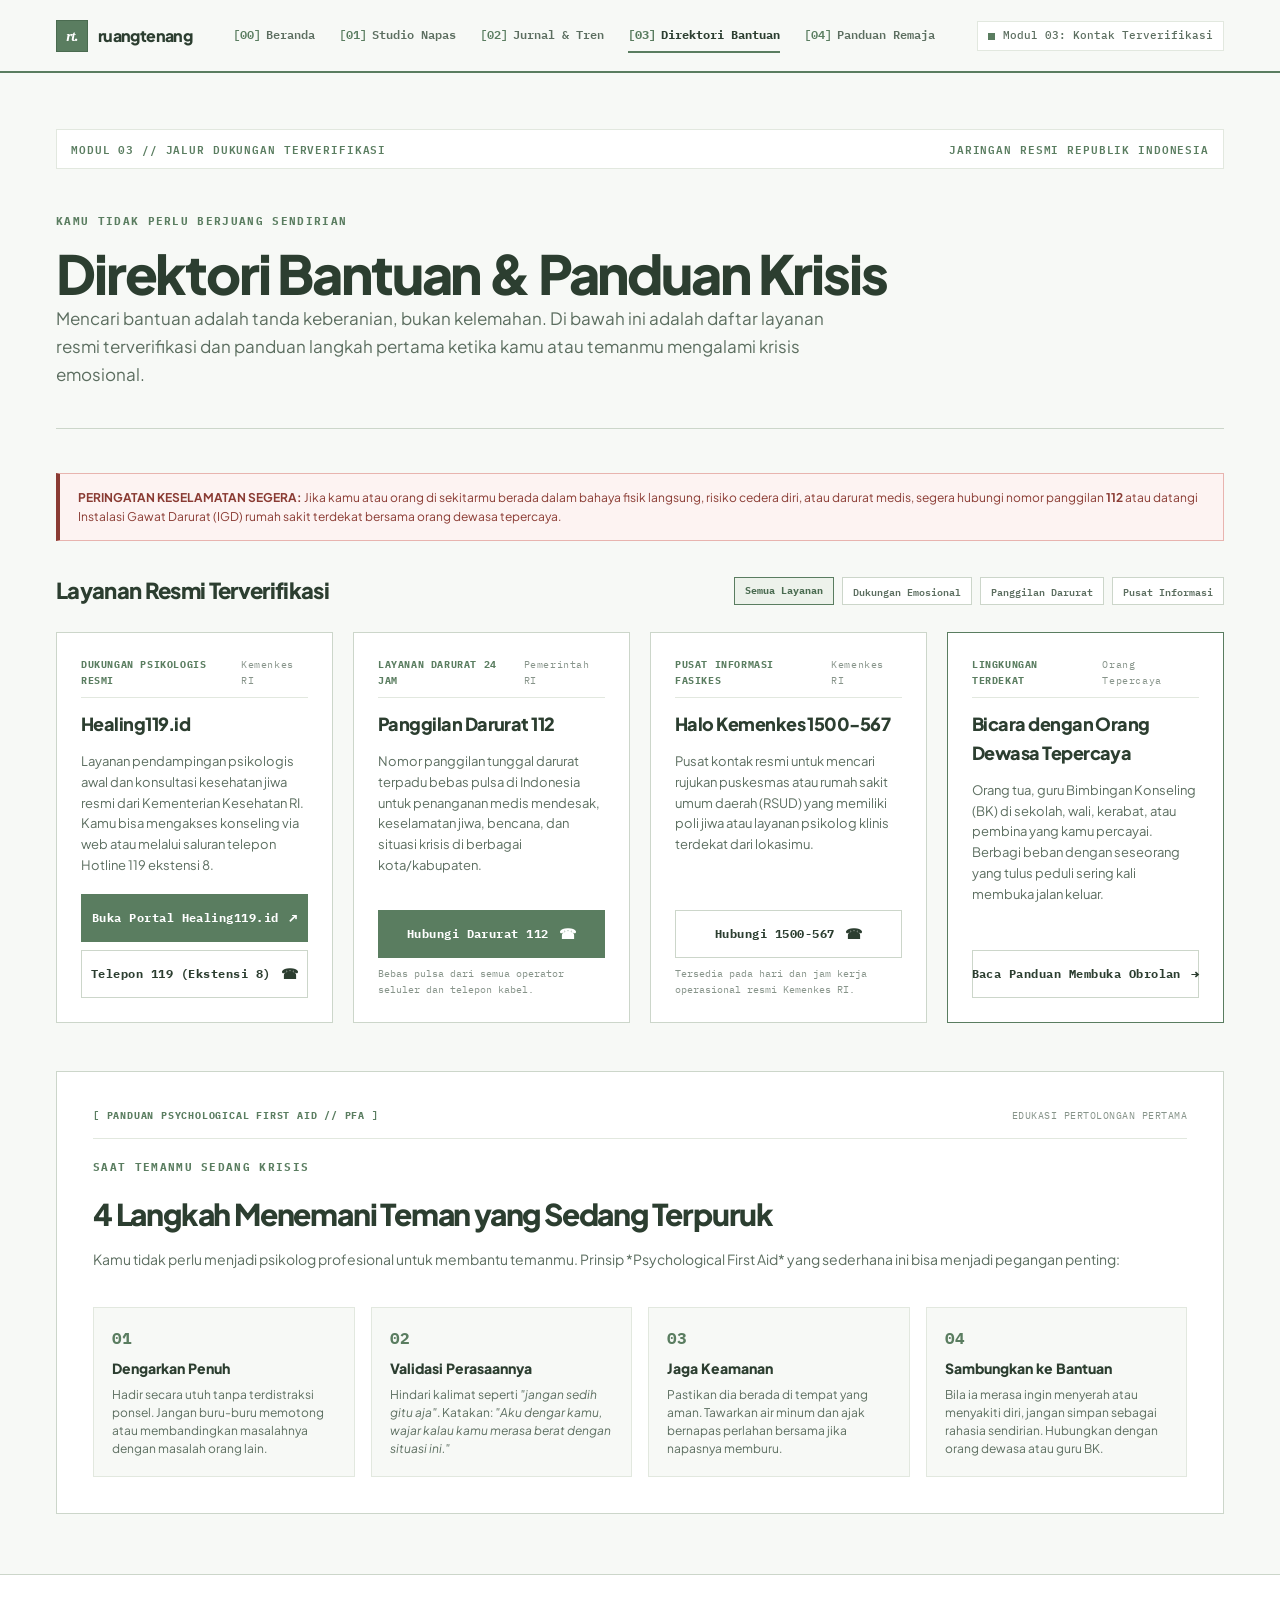
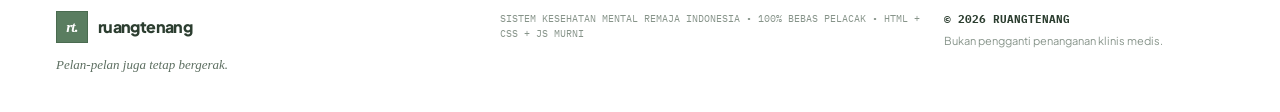
==== commit 6ba9ccc1: "Optimize runtime performance, state continuity, and deliver comprehensive competition documentation" ====
--- a/bantuan.html
+++ b/bantuan.html
@@ -18,10 +18,10 @@
   <link rel="preconnect" href="https://fonts.googleapis.com">
   <link rel="preconnect" href="https://fonts.gstatic.com" crossorigin>
   <link href="https://fonts.googleapis.com/css2?family=IBM+Plex+Mono:wght@400;500;600;700&family=Plus+Jakarta+Sans:ital,wght@0,400;0,500;0,600;0,700;0,800;1,400;1,600&display=swap" rel="stylesheet">
-  <link rel="stylesheet" href="./style.css?v=5.0">
+  <link rel="stylesheet" href="./style.css?v=6.0">
   <link rel="icon" href="icon.svg" type="image/svg+xml">
   <link rel="manifest" href="manifest.json">
-  <script src="./script.js?v=5.0" defer></script>
+  <script src="./script.js?v=6.0" defer></script>
   <script type="application/ld+json">
   {
     "@context": "https://schema.org",
@@ -250,4 +250,4 @@
     </div>
   </footer>
 </body>
-</html>
+</html>
--- a/style.css
+++ b/style.css
@@ -1,5 +1,3 @@
-@import url('https://fonts.googleapis.com/css2?family=IBM+Plex+Mono:wght@400;500;600;700&family=Plus+Jakarta+Sans:ital,wght@0,400;0,500;0,600;0,700;0,800;1,400;1,600&display=swap');
-
 :root {
   color-scheme: light;
   --page: #F7F9F6;
@@ -527,13 +525,6 @@
   flex-direction: column;
 }
 
-.breathing-workbench-panel,
-.analytics-panel,
-.vault-panel,
-.pfa-panel {
-  border-color: var(--line-strong);
-}
-
 .panel-topline {
   display: flex;
   align-items: center;
@@ -1380,6 +1371,10 @@
   padding-bottom: 60px;
 }
 
+.pfa-panel {
+  background: var(--surface);
+}
+
 .pfa-grid {
   display: grid;
   grid-template-columns: repeat(auto-fit, minmax(220px, 1fr));
@@ -1403,6 +1398,7 @@
   color: var(--sage);
 }
 
+.pfa-step-card h3,
 .pfa-step-card h4 {
   font-family: var(--font-sans);
   font-size: 14px;
@@ -1814,4 +1810,4 @@
     transform: none !important;
     transition: none !important;
   }
-}
+}
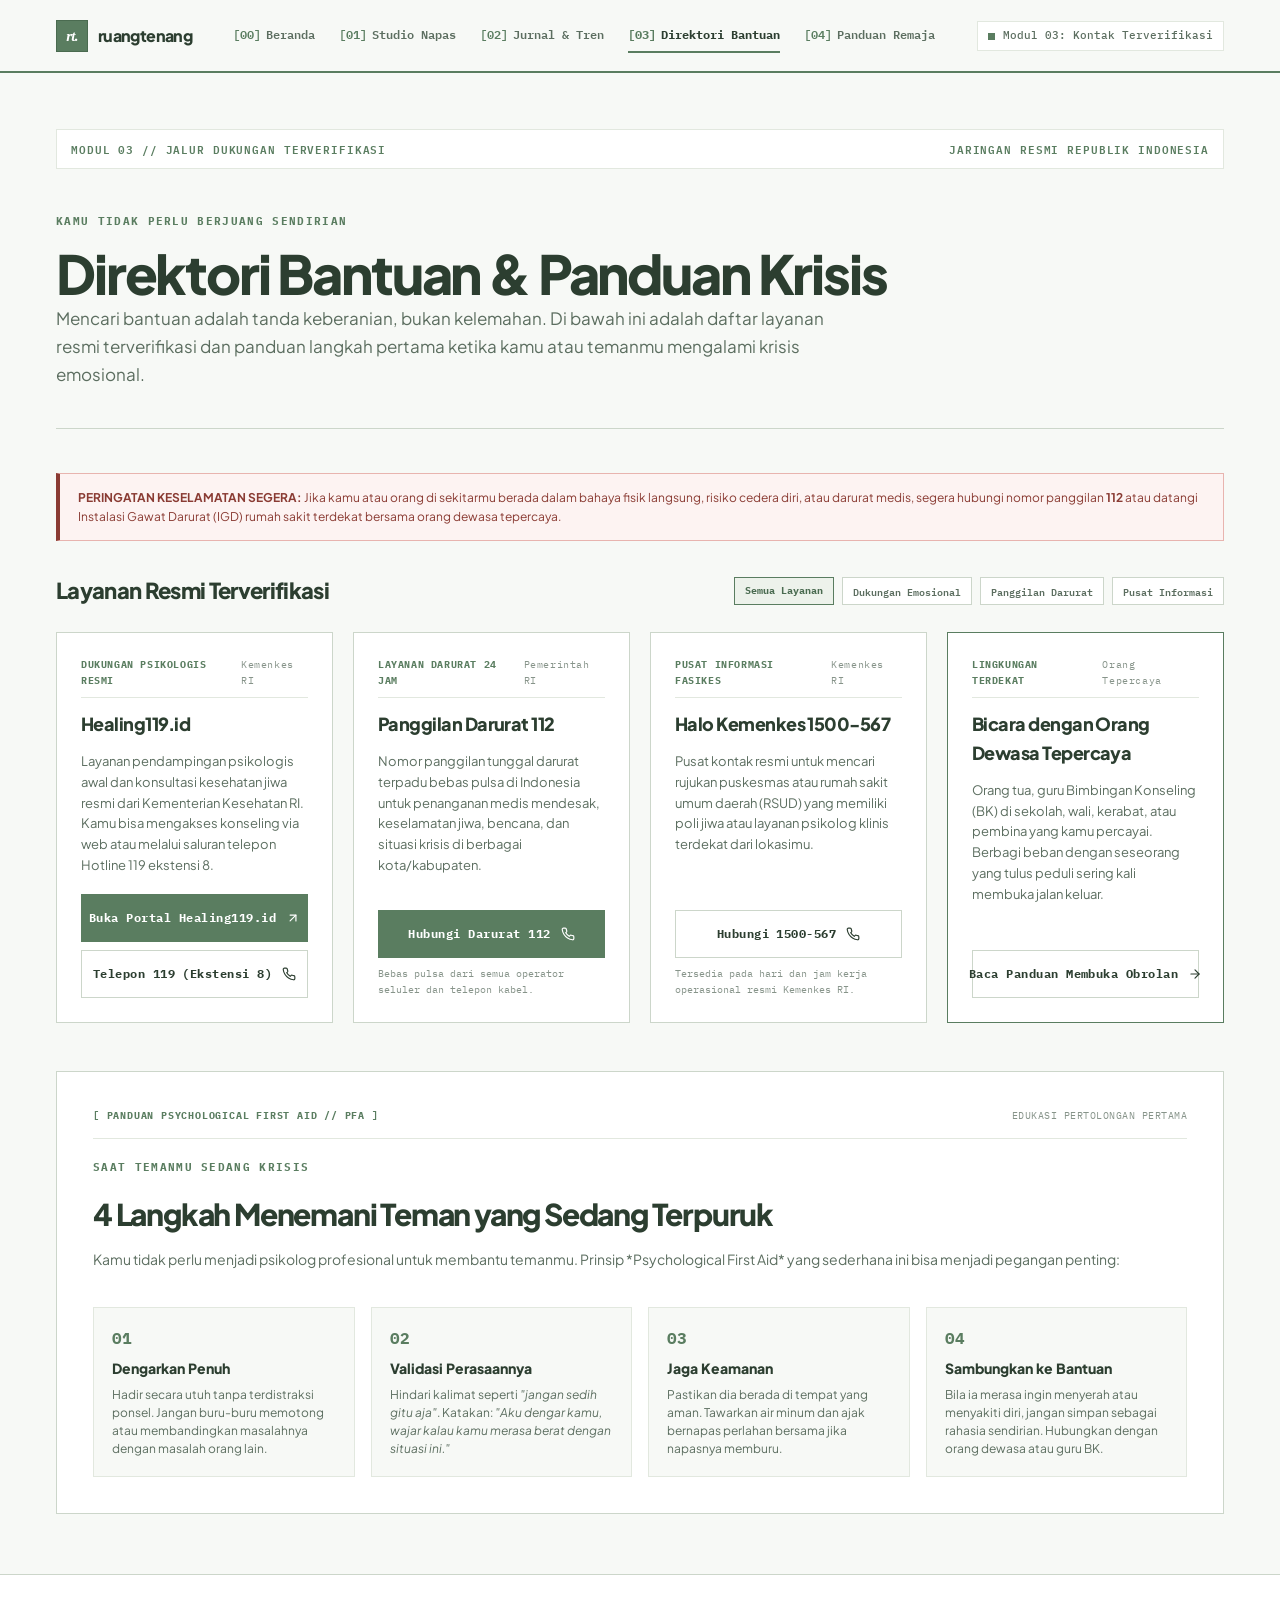
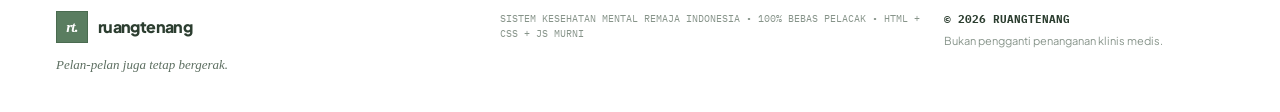
==== commit d050ccc7: "Replace unicode entities with precision inline SVG vector icons and bump cache to v7.0" ====
--- a/bantuan.html
+++ b/bantuan.html
@@ -18,10 +18,10 @@
   <link rel="preconnect" href="https://fonts.googleapis.com">
   <link rel="preconnect" href="https://fonts.gstatic.com" crossorigin>
   <link href="https://fonts.googleapis.com/css2?family=IBM+Plex+Mono:wght@400;500;600;700&family=Plus+Jakarta+Sans:ital,wght@0,400;0,500;0,600;0,700;0,800;1,400;1,600&display=swap" rel="stylesheet">
-  <link rel="stylesheet" href="./style.css?v=6.0">
+  <link rel="stylesheet" href="./style.css?v=7.0">
   <link rel="icon" href="icon.svg" type="image/svg+xml">
   <link rel="manifest" href="manifest.json">
-  <script src="./script.js?v=6.0" defer></script>
+  <script src="./script.js?v=7.0" defer></script>
   <script type="application/ld+json">
   {
     "@context": "https://schema.org",
@@ -123,11 +123,20 @@
           <div class="support-actions">
             <a href="https://healing119.id/" target="_blank" rel="noopener noreferrer" class="btn btn-primary">
               <span>Buka Portal Healing119.id</span>
-              <span class="btn-arrow" aria-hidden="true">&#8599;</span>
+              <span class="btn-arrow" aria-hidden="true">
+                <svg class="icon-svg" viewBox="0 0 24 24" fill="none" stroke="currentColor" stroke-width="2" stroke-linecap="round" stroke-linejoin="round">
+                  <line x1="7" y1="17" x2="17" y2="7"></line>
+                  <polyline points="7 7 17 7 17 17"></polyline>
+                </svg>
+              </span>
             </a>
             <a href="tel:119,8" class="btn btn-outline">
               <span>Telepon 119 (Ekstensi 8)</span>
-              <span class="btn-arrow" aria-hidden="true">&phone;</span>
+              <span class="btn-arrow" aria-hidden="true">
+                <svg class="icon-svg" viewBox="0 0 24 24" fill="none" stroke="currentColor" stroke-width="2" stroke-linecap="round" stroke-linejoin="round">
+                  <path d="M22 16.92v3a2 2 0 0 1-2.18 2 19.79 19.79 0 0 1-8.63-3.07 19.5 19.5 0 0 1-6-6 19.79 19.79 0 0 1-3.07-8.67A2 2 0 0 1 4.11 2h3a2 2 0 0 1 2 1.72 12.84 12.84 0 0 0 .7 2.81 2 2 0 0 1-.45 2.11L8.09 9.91a16 16 0 0 0 6 6l1.27-1.27a2 2 0 0 1 2.11-.45 12.84 12.84 0 0 0 2.81.7A2 2 0 0 1 22 16.92z"></path>
+                </svg>
+              </span>
             </a>
           </div>
         </article>
@@ -144,7 +153,11 @@
           <div class="support-actions">
             <a href="tel:112" class="btn btn-primary">
               <span>Hubungi Darurat 112</span>
-              <span class="btn-arrow" aria-hidden="true">&phone;</span>
+              <span class="btn-arrow" aria-hidden="true">
+                <svg class="icon-svg" viewBox="0 0 24 24" fill="none" stroke="currentColor" stroke-width="2" stroke-linecap="round" stroke-linejoin="round">
+                  <path d="M22 16.92v3a2 2 0 0 1-2.18 2 19.79 19.79 0 0 1-8.63-3.07 19.5 19.5 0 0 1-6-6 19.79 19.79 0 0 1-3.07-8.67A2 2 0 0 1 4.11 2h3a2 2 0 0 1 2 1.72 12.84 12.84 0 0 0 .7 2.81 2 2 0 0 1-.45 2.11L8.09 9.91a16 16 0 0 0 6 6l1.27-1.27a2 2 0 0 1 2.11-.45 12.84 12.84 0 0 0 2.81.7A2 2 0 0 1 22 16.92z"></path>
+                </svg>
+              </span>
             </a>
             <span class="card-note">Bebas pulsa dari semua operator seluler dan telepon kabel.</span>
           </div>
@@ -162,7 +175,11 @@
           <div class="support-actions">
             <a href="tel:1500567" class="btn btn-outline">
               <span>Hubungi 1500-567</span>
-              <span class="btn-arrow" aria-hidden="true">&phone;</span>
+              <span class="btn-arrow" aria-hidden="true">
+                <svg class="icon-svg" viewBox="0 0 24 24" fill="none" stroke="currentColor" stroke-width="2" stroke-linecap="round" stroke-linejoin="round">
+                  <path d="M22 16.92v3a2 2 0 0 1-2.18 2 19.79 19.79 0 0 1-8.63-3.07 19.5 19.5 0 0 1-6-6 19.79 19.79 0 0 1-3.07-8.67A2 2 0 0 1 4.11 2h3a2 2 0 0 1 2 1.72 12.84 12.84 0 0 0 .7 2.81 2 2 0 0 1-.45 2.11L8.09 9.91a16 16 0 0 0 6 6l1.27-1.27a2 2 0 0 1 2.11-.45 12.84 12.84 0 0 0 2.81.7A2 2 0 0 1 22 16.92z"></path>
+                </svg>
+              </span>
             </a>
             <span class="card-note">Tersedia pada hari dan jam kerja operasional resmi Kemenkes RI.</span>
           </div>
@@ -180,7 +197,12 @@
           <div class="support-actions">
             <a href="panduan.html#bicara" class="btn btn-secondary">
               <span>Baca Panduan Membuka Obrolan</span>
-              <span class="btn-arrow" aria-hidden="true">&rarr;</span>
+              <span class="btn-arrow" aria-hidden="true">
+                <svg class="icon-svg" viewBox="0 0 24 24" fill="none" stroke="currentColor" stroke-width="2" stroke-linecap="round" stroke-linejoin="round">
+                  <line x1="5" y1="12" x2="19" y2="12"></line>
+                  <polyline points="12 5 19 12 12 19"></polyline>
+                </svg>
+              </span>
             </a>
           </div>
         </article>
--- a/style.css
+++ b/style.css
@@ -386,9 +386,29 @@
 }
 
 .btn-arrow {
-  font-family: var(--font-mono);
-  font-size: 14px;
+  display: inline-flex;
+  align-items: center;
+  justify-content: center;
   line-height: 1;
+}
+
+.btn-icon {
+  display: inline-flex;
+  align-items: center;
+  justify-content: center;
+}
+
+.icon-svg {
+  width: 14px;
+  height: 14px;
+  display: inline-block;
+  vertical-align: middle;
+  flex-shrink: 0;
+}
+
+.icon-close {
+  width: 18px;
+  height: 18px;
 }
 
 .dashboard-section {
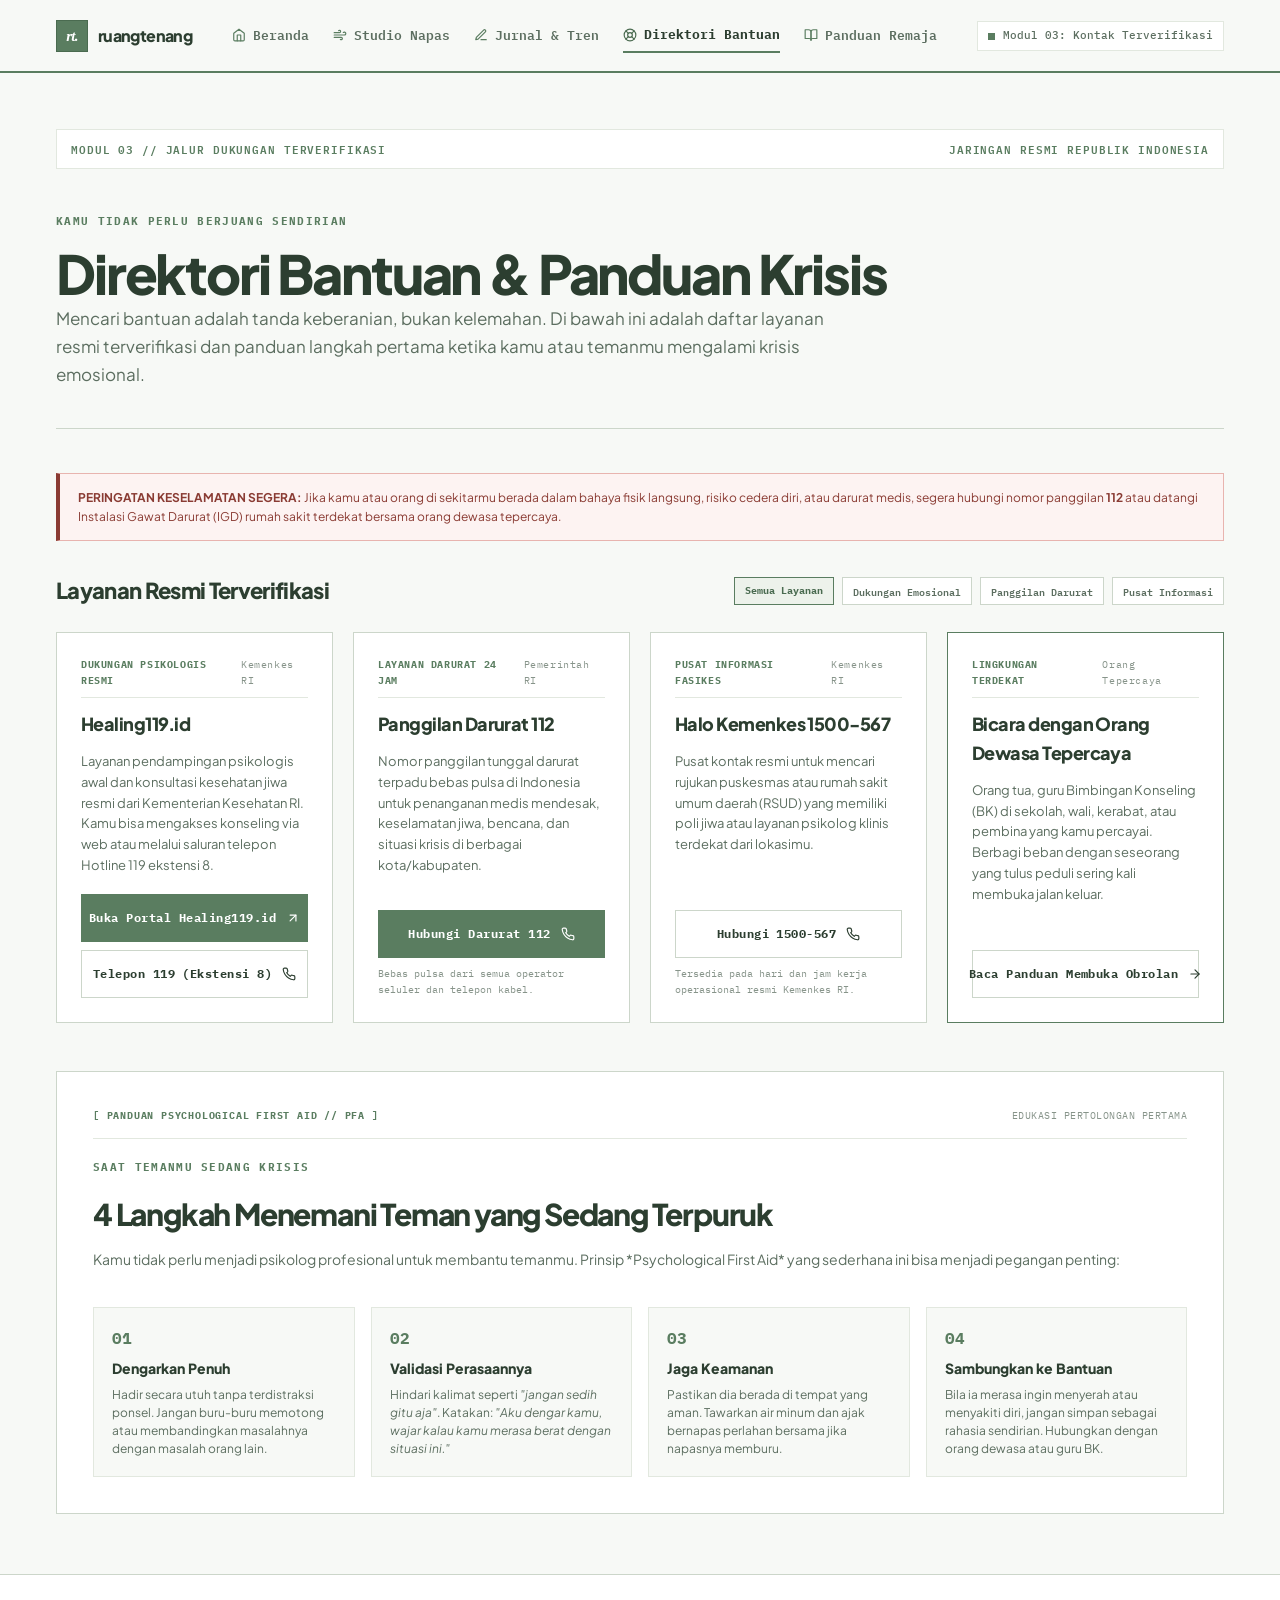
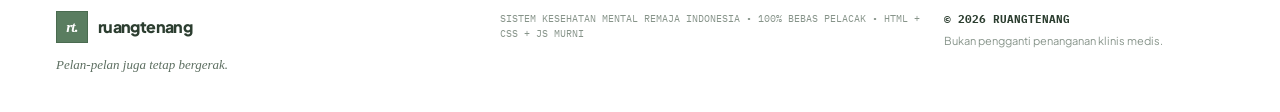
==== commit d81da50e: "feat: replace navbar index numbers with vector SVG icons and clean labels" ====
--- a/bantuan.html
+++ b/bantuan.html
@@ -18,10 +18,10 @@
   <link rel="preconnect" href="https://fonts.googleapis.com">
   <link rel="preconnect" href="https://fonts.gstatic.com" crossorigin>
   <link href="https://fonts.googleapis.com/css2?family=IBM+Plex+Mono:wght@400;500;600;700&family=Plus+Jakarta+Sans:ital,wght@0,400;0,500;0,600;0,700;0,800;1,400;1,600&display=swap" rel="stylesheet">
-  <link rel="stylesheet" href="./style.css?v=7.0">
+  <link rel="stylesheet" href="./style.css?v=8.0">
   <link rel="icon" href="icon.svg" type="image/svg+xml">
   <link rel="manifest" href="manifest.json">
-  <script src="./script.js?v=7.0" defer></script>
+  <script src="./script.js?v=8.0" defer></script>
   <script type="application/ld+json">
   {
     "@context": "https://schema.org",
@@ -68,11 +68,26 @@
       </a>
 
       <nav class="main-nav" aria-label="Navigasi sistem">
-        <a href="index.html" class="nav-link"><span class="nav-idx">[00]</span> Beranda</a>
-        <a href="napas.html" class="nav-link"><span class="nav-idx">[01]</span> Studio Napas</a>
-        <a href="jurnal.html" class="nav-link"><span class="nav-idx">[02]</span> Jurnal &amp; Tren</a>
-        <a href="bantuan.html" class="nav-link active" aria-current="page"><span class="nav-idx">[03]</span> Direktori Bantuan</a>
-        <a href="panduan.html" class="nav-link"><span class="nav-idx">[04]</span> Panduan Remaja</a>
+        <a href="index.html" class="nav-link">
+          <svg class="icon-svg" viewBox="0 0 24 24" fill="none" stroke="currentColor" stroke-width="2" stroke-linecap="round" stroke-linejoin="round" aria-hidden="true"><path d="M3 9l9-7 9 7v11a2 2 0 0 1-2 2H5a2 2 0 0 1-2-2z"></path><polyline points="9 22 9 12 15 12 15 22"></polyline></svg>
+          <span>Beranda</span>
+        </a>
+        <a href="napas.html" class="nav-link">
+          <svg class="icon-svg" viewBox="0 0 24 24" fill="none" stroke="currentColor" stroke-width="2" stroke-linecap="round" stroke-linejoin="round" aria-hidden="true"><path d="M17.7 7.7a2.5 2.5 0 1 1 1.8 4.3H2"></path><path d="M9.6 4.6A2 2 0 1 1 11 8H2"></path><path d="M12.6 19.4A2 2 0 1 0 14 16H2"></path></svg>
+          <span>Studio Napas</span>
+        </a>
+        <a href="jurnal.html" class="nav-link">
+          <svg class="icon-svg" viewBox="0 0 24 24" fill="none" stroke="currentColor" stroke-width="2" stroke-linecap="round" stroke-linejoin="round" aria-hidden="true"><path d="M12 20h9"></path><path d="M16.5 3.5a2.121 2.121 0 0 1 3 3L7 19l-4 1 1-4L16.5 3.5z"></path></svg>
+          <span>Jurnal &amp; Tren</span>
+        </a>
+        <a href="bantuan.html" class="nav-link active" aria-current="page">
+          <svg class="icon-svg" viewBox="0 0 24 24" fill="none" stroke="currentColor" stroke-width="2" stroke-linecap="round" stroke-linejoin="round" aria-hidden="true"><circle cx="12" cy="12" r="10"></circle><circle cx="12" cy="12" r="4"></circle><line x1="4.93" y1="4.93" x2="9.17" y2="9.17"></line><line x1="14.83" y1="14.83" x2="19.07" y2="19.07"></line><line x1="14.83" y1="9.17" x2="19.07" y2="4.93"></line><line x1="4.93" y1="19.07" x2="9.17" y2="14.83"></line></svg>
+          <span>Direktori Bantuan</span>
+        </a>
+        <a href="panduan.html" class="nav-link">
+          <svg class="icon-svg" viewBox="0 0 24 24" fill="none" stroke="currentColor" stroke-width="2" stroke-linecap="round" stroke-linejoin="round" aria-hidden="true"><path d="M2 3h6a4 4 0 0 1 4 4v14a3 3 0 0 0-3-3H2z"></path><path d="M22 3h-6a4 4 0 0 0-4 4v14a3 3 0 0 1 3-3h7z"></path></svg>
+          <span>Panduan Remaja</span>
+        </a>
       </nav>
 
       <div class="header-status">
--- a/style.css
+++ b/style.css
@@ -150,18 +150,23 @@
 .nav-link {
   display: inline-flex;
   align-items: center;
-  gap: 5px;
-  font-family: var(--font-mono);
-  font-size: 12px;
+  gap: 7px;
+  font-family: var(--font-mono);
+  font-size: 13px;
   font-weight: 600;
   color: var(--muted);
   padding: 6px 0;
   border-bottom: 2px solid transparent;
   transition: color 0.15s ease, border-bottom-color 0.15s ease;
-}
-
-.nav-idx {
+  white-space: nowrap;
+}
+
+.nav-link .icon-svg {
+  width: 14px;
+  height: 14px;
   color: var(--sage);
+  flex-shrink: 0;
+  transition: color 0.15s ease;
 }
 
 .nav-link:hover {
@@ -169,10 +174,18 @@
   border-bottom-color: var(--sage);
 }
 
+.nav-link:hover .icon-svg {
+  color: var(--sage-hover);
+}
+
 .nav-link.active {
   color: var(--ink);
   border-bottom-color: var(--sage);
   font-weight: 700;
+}
+
+.nav-link.active .icon-svg {
+  color: var(--sage-hover);
 }
 
 .header-status {
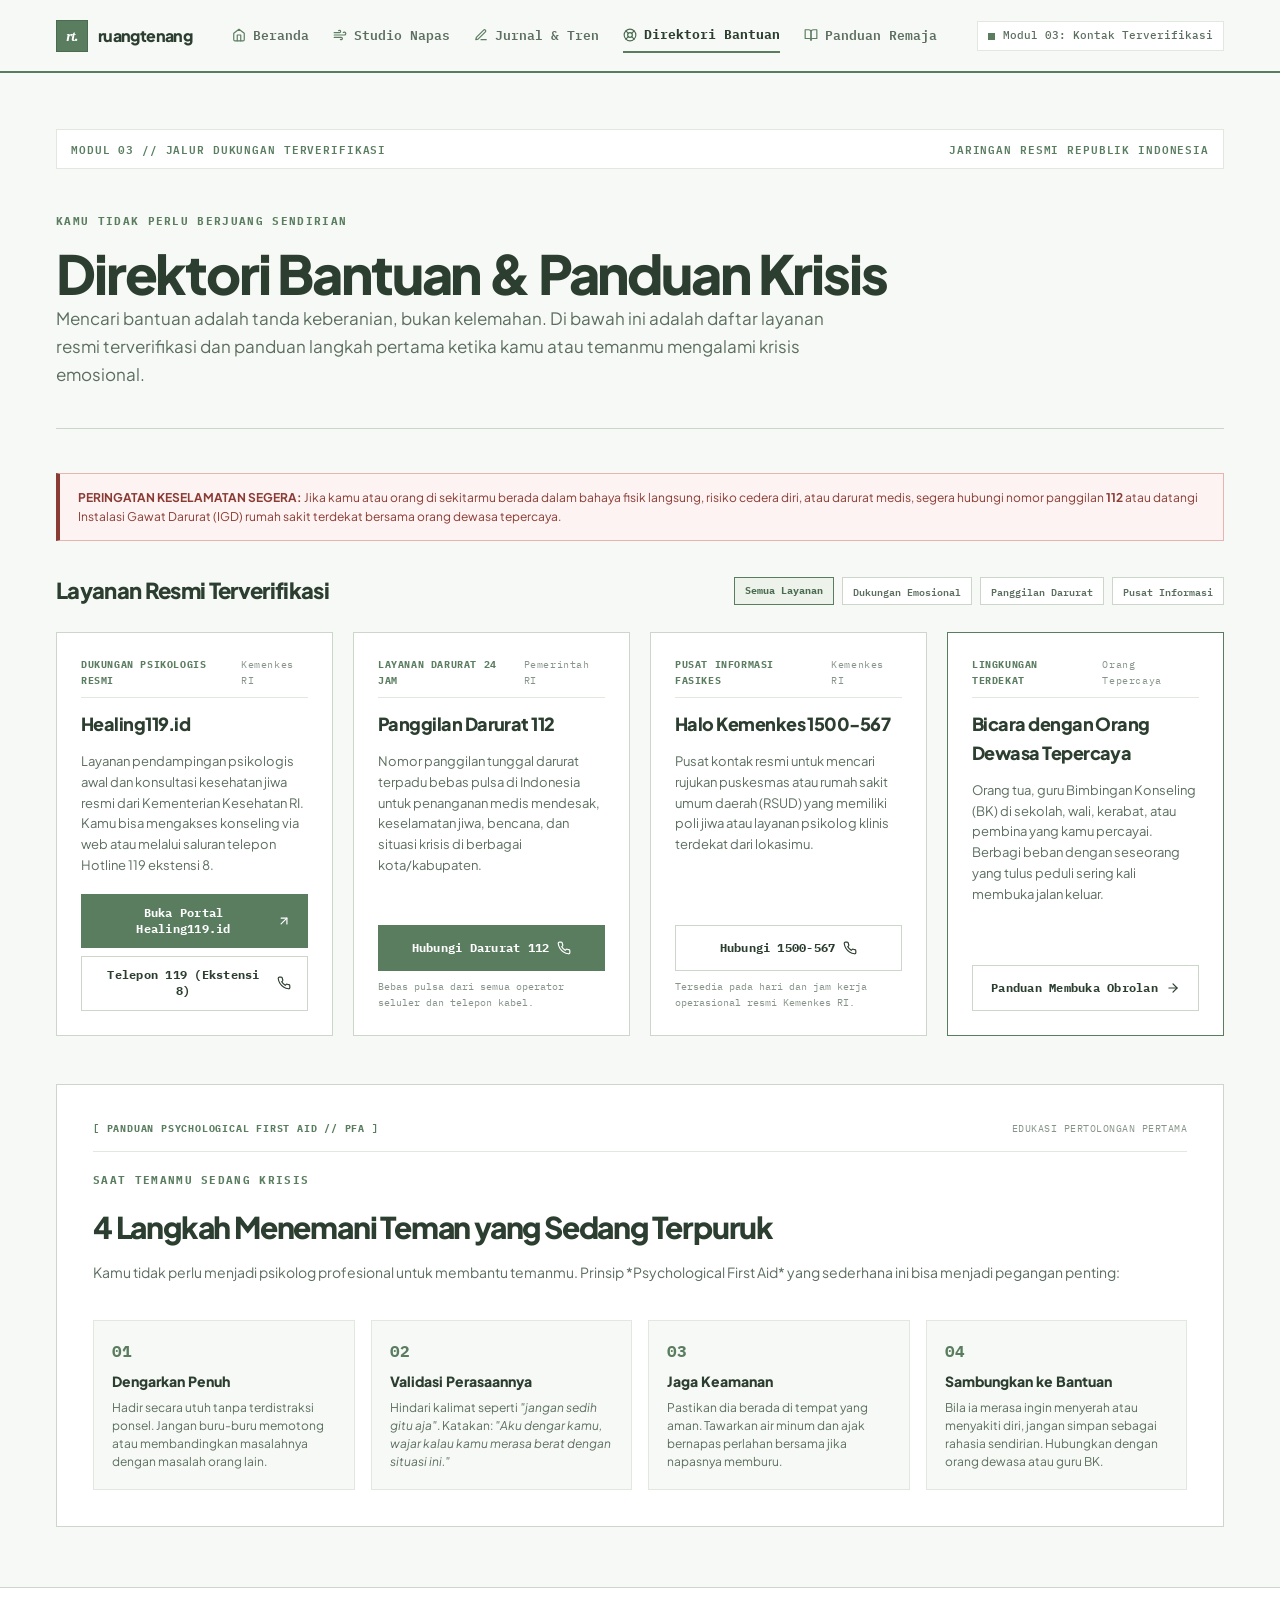
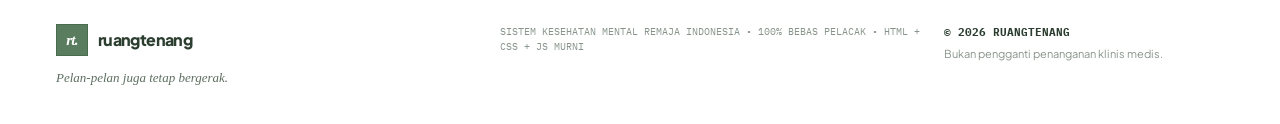
==== commit 3fd56695: "fix: resolve button text overflow and perfect all-device responsiveness" ====
--- a/bantuan.html
+++ b/bantuan.html
@@ -14,14 +14,14 @@
   <meta name="twitter:card" content="summary">
   <meta name="twitter:title" content="Bantuan & Kontak Darurat Kesehatan Mental — RuangTenang">
   <meta name="twitter:description" content="Kontak bantuan darurat kesehatan mental resmi Indonesia untuk remaja dan panduan PFA.">
-  <link rel="canonical" href="bantuan.html">
+  <link rel="canonical" href="bantuan">
   <link rel="preconnect" href="https://fonts.googleapis.com">
   <link rel="preconnect" href="https://fonts.gstatic.com" crossorigin>
   <link href="https://fonts.googleapis.com/css2?family=IBM+Plex+Mono:wght@400;500;600;700&family=Plus+Jakarta+Sans:ital,wght@0,400;0,500;0,600;0,700;0,800;1,400;1,600&display=swap" rel="stylesheet">
-  <link rel="stylesheet" href="./style.css?v=8.0">
+  <link rel="stylesheet" href="./style.css?v=10.0">
   <link rel="icon" href="icon.svg" type="image/svg+xml">
   <link rel="manifest" href="manifest.json">
-  <script src="./script.js?v=8.0" defer></script>
+  <script src="./script.js?v=10.0" defer></script>
   <script type="application/ld+json">
   {
     "@context": "https://schema.org",
@@ -62,29 +62,29 @@
 
   <header class="site-header">
     <div class="header-inner">
-      <a class="brand" href="index.html" aria-label="RuangTenang, beranda utama">
+      <a class="brand" href="./" aria-label="RuangTenang, beranda utama">
         <span class="brand-mark" aria-hidden="true">rt.</span>
         <span class="brand-name">ruangtenang</span>
       </a>
 
       <nav class="main-nav" aria-label="Navigasi sistem">
-        <a href="index.html" class="nav-link">
+        <a href="./" class="nav-link">
           <svg class="icon-svg" viewBox="0 0 24 24" fill="none" stroke="currentColor" stroke-width="2" stroke-linecap="round" stroke-linejoin="round" aria-hidden="true"><path d="M3 9l9-7 9 7v11a2 2 0 0 1-2 2H5a2 2 0 0 1-2-2z"></path><polyline points="9 22 9 12 15 12 15 22"></polyline></svg>
           <span>Beranda</span>
         </a>
-        <a href="napas.html" class="nav-link">
+        <a href="napas" class="nav-link">
           <svg class="icon-svg" viewBox="0 0 24 24" fill="none" stroke="currentColor" stroke-width="2" stroke-linecap="round" stroke-linejoin="round" aria-hidden="true"><path d="M17.7 7.7a2.5 2.5 0 1 1 1.8 4.3H2"></path><path d="M9.6 4.6A2 2 0 1 1 11 8H2"></path><path d="M12.6 19.4A2 2 0 1 0 14 16H2"></path></svg>
           <span>Studio Napas</span>
         </a>
-        <a href="jurnal.html" class="nav-link">
+        <a href="jurnal" class="nav-link">
           <svg class="icon-svg" viewBox="0 0 24 24" fill="none" stroke="currentColor" stroke-width="2" stroke-linecap="round" stroke-linejoin="round" aria-hidden="true"><path d="M12 20h9"></path><path d="M16.5 3.5a2.121 2.121 0 0 1 3 3L7 19l-4 1 1-4L16.5 3.5z"></path></svg>
           <span>Jurnal &amp; Tren</span>
         </a>
-        <a href="bantuan.html" class="nav-link active" aria-current="page">
+        <a href="bantuan" class="nav-link active" aria-current="page">
           <svg class="icon-svg" viewBox="0 0 24 24" fill="none" stroke="currentColor" stroke-width="2" stroke-linecap="round" stroke-linejoin="round" aria-hidden="true"><circle cx="12" cy="12" r="10"></circle><circle cx="12" cy="12" r="4"></circle><line x1="4.93" y1="4.93" x2="9.17" y2="9.17"></line><line x1="14.83" y1="14.83" x2="19.07" y2="19.07"></line><line x1="14.83" y1="9.17" x2="19.07" y2="4.93"></line><line x1="4.93" y1="19.07" x2="9.17" y2="14.83"></line></svg>
           <span>Direktori Bantuan</span>
         </a>
-        <a href="panduan.html" class="nav-link">
+        <a href="panduan" class="nav-link">
           <svg class="icon-svg" viewBox="0 0 24 24" fill="none" stroke="currentColor" stroke-width="2" stroke-linecap="round" stroke-linejoin="round" aria-hidden="true"><path d="M2 3h6a4 4 0 0 1 4 4v14a3 3 0 0 0-3-3H2z"></path><path d="M22 3h-6a4 4 0 0 0-4 4v14a3 3 0 0 1 3-3h7z"></path></svg>
           <span>Panduan Remaja</span>
         </a>
@@ -210,8 +210,8 @@
             Orang tua, guru Bimbingan Konseling (BK) di sekolah, wali, kerabat, atau pembina yang kamu percayai. Berbagi beban dengan seseorang yang tulus peduli sering kali membuka jalan keluar.
           </p>
           <div class="support-actions">
-            <a href="panduan.html#bicara" class="btn btn-secondary">
-              <span>Baca Panduan Membuka Obrolan</span>
+            <a href="panduan#bicara" class="btn btn-secondary">
+              <span>Panduan Membuka Obrolan</span>
               <span class="btn-arrow" aria-hidden="true">
                 <svg class="icon-svg" viewBox="0 0 24 24" fill="none" stroke="currentColor" stroke-width="2" stroke-linecap="round" stroke-linejoin="round">
                   <line x1="5" y1="12" x2="19" y2="12"></line>
@@ -269,7 +269,7 @@
   <footer class="site-footer">
     <div class="footer-inner">
       <div class="footer-brand-wrap">
-        <a class="brand footer-brand" href="index.html" aria-label="RuangTenang">
+        <a class="brand footer-brand" href="./" aria-label="RuangTenang">
           <span class="brand-mark" aria-hidden="true">rt.</span>
           <span class="brand-name">ruangtenang</span>
         </a>
--- a/style.css
+++ b/style.css
@@ -333,20 +333,31 @@
 
 .btn {
   display: inline-flex;
-  min-height: 48px;
+  min-height: 46px;
   align-items: center;
   justify-content: center;
-  gap: 10px;
-  padding: 0 20px;
+  gap: 8px;
+  padding: 10px 16px;
   border: 1px solid transparent;
   cursor: pointer;
   font-family: var(--font-mono);
   font-size: 12px;
   font-weight: 700;
-  letter-spacing: 0.04em;
+  letter-spacing: 0.02em;
   text-decoration: none;
-  white-space: nowrap;
+  line-height: 1.35;
+  text-align: center;
+  box-sizing: border-box;
+  max-width: 100%;
+  word-break: normal;
+  overflow-wrap: break-word;
   transition: background-color 0.15s ease, border-color 0.15s ease, color 0.15s ease, transform 0.08s ease;
+}
+
+.btn > span:not(.btn-arrow) {
+  display: inline-block;
+  line-height: 1.35;
+  text-align: center;
 }
 
 .btn:active:not(:disabled) {
@@ -448,17 +459,18 @@
 
 .module-cards-grid {
   display: grid;
-  grid-template-columns: repeat(auto-fit, minmax(260px, 1fr));
+  grid-template-columns: repeat(auto-fit, minmax(min(260px, 100%), 1fr));
   gap: 20px;
 }
 
 .module-card {
   background: var(--surface);
   border: 1px solid var(--line-strong);
-  padding: 26px;
+  padding: clamp(18px, 3.5vw, 26px);
   display: flex;
   flex-direction: column;
   gap: 14px;
+  box-sizing: border-box;
   transition: border-color 0.15s ease;
 }
 
@@ -1334,17 +1346,18 @@
 
 .support-directory {
   display: grid;
-  grid-template-columns: repeat(auto-fit, minmax(260px, 1fr));
+  grid-template-columns: repeat(auto-fit, minmax(min(260px, 100%), 1fr));
   gap: 20px;
 }
 
 .support-card {
   background: var(--surface);
   border: 1px solid var(--line-strong);
-  padding: 24px;
+  padding: clamp(16px, 3vw, 24px);
   display: flex;
   flex-direction: column;
   gap: 12px;
+  box-sizing: border-box;
 }
 
 .support-card.support-card-warm {
@@ -1410,7 +1423,7 @@
 
 .pfa-grid {
   display: grid;
-  grid-template-columns: repeat(auto-fit, minmax(220px, 1fr));
+  grid-template-columns: repeat(auto-fit, minmax(min(220px, 100%), 1fr));
   gap: 16px;
   margin-top: 16px;
 }
@@ -1787,10 +1800,19 @@
   .main-nav {
     width: 100%;
     order: 3;
-    justify-content: space-between;
+    display: flex;
+    justify-content: flex-start;
+    gap: 14px;
     padding-top: 8px;
+    padding-bottom: 4px;
     border-top: 1px solid var(--line);
     overflow-x: auto;
+    -webkit-overflow-scrolling: touch;
+    scrollbar-width: none;
+  }
+
+  .main-nav::-webkit-scrollbar {
+    display: none;
   }
 
   .stepper-strip {
@@ -1799,6 +1821,16 @@
 
   .btn {
     width: 100%;
+    padding: 11px 14px;
+    font-size: 12px;
+  }
+
+  .support-card {
+    padding: 16px;
+  }
+
+  .module-card {
+    padding: 18px;
   }
 
   .mood-selector {
@@ -1811,6 +1843,42 @@
 
   .panel-actions {
     flex-direction: column;
+  }
+
+  .vault-tools-bar {
+    flex-direction: column;
+    align-items: stretch;
+  }
+
+  .search-box {
+    width: 100%;
+  }
+
+  .search-box input {
+    width: 100%;
+    min-width: 0;
+  }
+
+  .data-mgmt-btns {
+    width: 100%;
+    flex-direction: column;
+  }
+
+  .filter-group {
+    overflow-x: auto;
+    flex-wrap: nowrap;
+    padding-bottom: 4px;
+    -webkit-overflow-scrolling: touch;
+    scrollbar-width: none;
+  }
+
+  .filter-group::-webkit-scrollbar {
+    display: none;
+  }
+
+  .filter-pill {
+    white-space: nowrap;
+    flex-shrink: 0;
   }
 }
 
